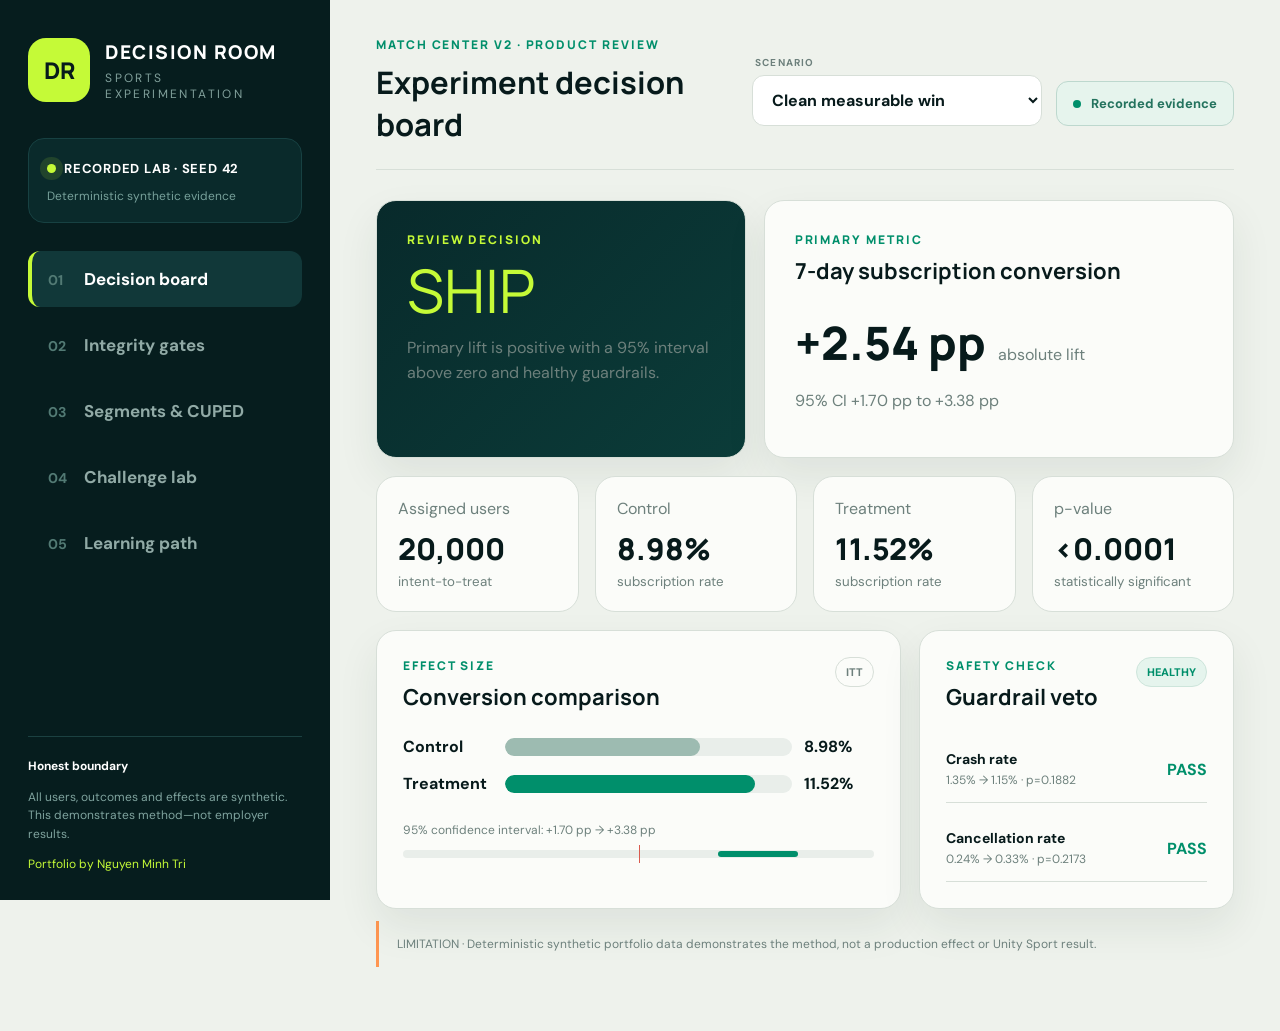
==== public/index.html @ c2e53e77 "build interactive decision room" ====
<!doctype html>
<html lang="en">
<head>
  <meta charset="utf-8">
  <meta name="viewport" content="width=device-width, initial-scale=1">
  <meta name="description" content="Hands-on sports product experimentation review lab">
  <title>Decision Room · Sports Experimentation Lab</title>
  <link rel="stylesheet" href="assets/styles.css">
</head>
<body>
  <aside class="sidebar">
    <div class="brand">
      <div class="brand-mark">DR</div>
      <div><strong>DECISION ROOM</strong><span>SPORTS EXPERIMENTATION</span></div>
    </div>
    <div class="truth-badge">
      <i></i><strong>RECORDED LAB · SEED 42</strong>
      <span>Deterministic synthetic evidence</span>
    </div>
    <nav id="navigation">
      <button class="nav-item active" data-view="decision"><small>01</small> Decision board</button>
      <button class="nav-item" data-view="integrity"><small>02</small> Integrity gates</button>
      <button class="nav-item" data-view="segments"><small>03</small> Segments & CUPED</button>
      <button class="nav-item" data-view="lab"><small>04</small> Challenge lab</button>
      <button class="nav-item" data-view="learn"><small>05</small> Learning path</button>
    </nav>
    <footer>
      <strong>Honest boundary</strong>
      <p>All users, outcomes and effects are synthetic. This demonstrates method—not employer results.</p>
      <span>Portfolio by Nguyen Minh Tri</span>
    </footer>
  </aside>

  <main>
    <header class="topbar">
      <div>
        <p class="eyebrow">MATCH CENTER V2 · PRODUCT REVIEW</p>
        <h1 id="page-title">Experiment decision board</h1>
      </div>
      <div class="controls">
        <label>
          <span>SCENARIO</span>
          <select id="scenario-select"></select>
        </label>
        <div class="mode-pill"><span></span> Recorded evidence</div>
      </div>
    </header>

    <section id="decision-view" class="view active">
      <div class="hero-grid">
        <article class="decision-card dark">
          <p class="eyebrow lime">REVIEW DECISION</p>
          <div id="decision-word" class="decision-word">—</div>
          <p id="decision-rationale" class="decision-rationale"></p>
        </article>
        <article class="decision-card">
          <p class="eyebrow">PRIMARY METRIC</p>
          <h2>7-day subscription conversion</h2>
          <div class="lift-line"><strong id="absolute-lift">—</strong><span>absolute lift</span></div>
          <p id="confidence-copy"></p>
        </article>
      </div>
      <div class="kpi-grid four">
        <article class="kpi"><span>Assigned users</span><strong id="assigned-users">—</strong><small>intent-to-treat</small></article>
        <article class="kpi"><span>Control</span><strong id="control-rate">—</strong><small>subscription rate</small></article>
        <article class="kpi"><span>Treatment</span><strong id="treatment-rate">—</strong><small>subscription rate</small></article>
        <article class="kpi"><span>p-value</span><strong id="p-value">—</strong><small id="significance-label">two-sided z-test</small></article>
      </div>
      <div class="panel-grid">
        <article class="panel">
          <div class="panel-head"><div><p class="eyebrow">EFFECT SIZE</p><h2>Conversion comparison</h2></div><span class="tag">ITT</span></div>
          <div id="conversion-bars" class="comparison-bars"></div>
          <div class="ci-strip"><span id="ci-label"></span><div class="ci-track"><i id="ci-range"></i><b></b></div></div>
        </article>
        <article class="panel">
          <div class="panel-head"><div><p class="eyebrow">SAFETY CHECK</p><h2>Guardrail veto</h2></div><span id="guardrail-status" class="tag">—</span></div>
          <div id="guardrail-list" class="guardrail-list"></div>
        </article>
      </div>
      <p class="limitation" id="limitation"></p>
    </section>

    <section id="integrity-view" class="view">
      <div class="section-intro"><p class="eyebrow">TRUST BEFORE LIFT</p><h2>Can this experiment be interpreted?</h2><p>Randomization and population checks happen before significance.</p></div>
      <div class="kpi-grid four">
        <article class="kpi"><span>SRM p-value</span><strong id="srm-p">—</strong><small id="srm-copy">50/50 assignment</small></article>
        <article class="kpi"><span>Exposure rate</span><strong id="exposure-rate">—</strong><small>after assignment</small></article>
        <article class="kpi"><span>Assigned lift</span><strong id="itt-lift">—</strong><small>causal ITT estimate</small></article>
        <article class="kpi"><span>Exposed-only lift</span><strong id="exposed-lift">—</strong><small>diagnostic only</small></article>
      </div>
      <div class="panel-grid">
        <article class="panel">
          <div class="panel-head"><div><p class="eyebrow">ORDER OF OPERATIONS</p><h2>Experiment trust gates</h2></div></div>
          <ol id="trust-gates" class="gate-list"></ol>
        </article>
        <article class="panel dark-panel">
          <p class="eyebrow lime">ANALYST RULE</p>
          <blockquote>“A small p-value cannot repair broken randomization.”</blockquote>
          <p>Check eligibility, assignment, exposure and metric lineage before reading treatment lift.</p>
        </article>
      </div>
    </section>

    <section id="segments-view" class="view">
      <div class="section-intro"><p class="eyebrow">HETEROGENEITY & PRECISION</p><h2>Aggregate is not always the answer.</h2><p>Inspect planned segments and reduce noise with pre-treatment evidence.</p></div>
      <div class="panel-grid">
        <article class="panel">
          <div class="panel-head"><div><p class="eyebrow">PLATFORM MIX</p><h2>Lift by platform</h2></div><span id="simpson-tag" class="tag">—</span></div>
          <div id="segment-bars" class="segment-bars"></div>
        </article>
        <article class="panel cuped-card">
          <p class="eyebrow">CUPED</p>
          <div class="big-number" id="cuped-reduction">—</div>
          <h2>variance reduction</h2>
          <p>Pre-period watch time reduces noise without using post-treatment information.</p>
          <div class="variance-track"><span id="variance-after"></span></div>
        </article>
      </div>
      <article class="panel timeline-panel">
        <div class="panel-head"><div><p class="eyebrow">DURABILITY</p><h2>Early versus late cohort lift</h2></div><span id="novelty-tag" class="tag">—</span></div>
        <div id="cohort-bars" class="cohort-bars"></div>
      </article>
    </section>

    <section id="lab-view" class="view">
      <div class="section-intro"><p class="eyebrow">CHALLENGE MODE</p><h2>Decide before you reveal.</h2><p>Say your answer out loud, then compare it with the evidence.</p></div>
      <div class="lab-layout">
        <aside class="lab-picker" id="lab-picker"></aside>
        <article class="panel lab-card">
          <p class="eyebrow" id="lab-number">LAB</p>
          <h2 id="lab-title">—</h2>
          <p class="lab-question" id="lab-question"></p>
          <div>
            <h3>Questions to clarify</h3>
            <ul id="lab-clarify"></ul>
          </div>
          <button id="reveal-button" class="reveal-button">Reveal decision evidence</button>
          <div id="lab-answer" class="lab-answer hidden">
            <span id="lab-decision" class="decision-chip"></span>
            <p id="lab-evidence"></p>
            <p id="lab-rationale"></p>
          </div>
        </article>
      </div>
    </section>

    <section id="learn-view" class="view">
      <div class="section-intro"><p class="eyebrow">7-DAY PRACTICE PATH</p><h2>From “p &lt; 0.05” to decision quality.</h2><p>Run one lab per day and explain it without reading the answer.</p></div>
      <div class="learning-grid" id="learning-grid"></div>
      <article class="interview-card">
        <div><p class="eyebrow lime">FINAL TEST</p><h2>Can you defend a HOLD decision when conversion is up?</h2></div>
        <p>Explain randomization, estimand, uncertainty, guardrail, business impact and limitation in 90 seconds.</p>
      </article>
    </section>
  </main>
  <script src="assets/app.js"></script>
</body>
</html>
---- public/assets/styles.css ----
@import url("https://fonts.googleapis.com/css2?family=DM+Sans:wght@400;500;600;700&family=Manrope:wght@600;700;800&display=swap");

:root {
  --ink: #071a1b;
  --muted: #6d807c;
  --canvas: #eef2ec;
  --panel: #fbfcf9;
  --line: #d7dfd8;
  --green: #008f6b;
  --lime: #c5fa37;
  --orange: #ff9651;
  --red: #d95a4e;
  --sidebar: #061d1e;
  --shadow: 0 18px 42px rgba(21, 45, 38, .08);
}

* { box-sizing: border-box; }
body { margin: 0; background: var(--canvas); color: var(--ink); font-family: "DM Sans", sans-serif; }
button, select { font: inherit; }
.sidebar { position: fixed; inset: 0 auto 0 0; width: 330px; padding: 38px 28px 26px; background: var(--sidebar); color: white; display: flex; flex-direction: column; z-index: 2; }
.brand { display: flex; align-items: center; gap: 15px; }
.brand-mark { width: 64px; height: 64px; display: grid; place-items: center; border-radius: 18px; background: var(--lime); color: var(--ink); font: 800 23px "Manrope"; }
.brand strong { display: block; font: 800 19px "Manrope"; letter-spacing: .08em; }
.brand span { display: block; margin-top: 5px; color: #81a09b; font-size: 12px; letter-spacing: .2em; }
.truth-badge { margin: 36px 0 28px; padding: 18px; border: 1px solid #174142; border-radius: 16px; background: #0a2a2b; }
.truth-badge i { display: inline-block; width: 9px; height: 9px; margin-right: 8px; border-radius: 50%; background: var(--lime); box-shadow: 0 0 0 7px rgba(197,250,55,.12); }
.truth-badge strong { font-size: 13px; letter-spacing: .06em; }
.truth-badge span { display: block; margin-top: 10px; color: #77a09a; font-size: 12px; }
nav { display: grid; gap: 10px; }
.nav-item { width: 100%; padding: 17px 16px; border: 0; border-left: 4px solid transparent; border-radius: 12px; color: #91aaa6; background: transparent; text-align: left; font-weight: 700; font-size: 17px; cursor: pointer; transition: .2s; }
.nav-item small { display: inline-block; width: 32px; color: #527a74; }
.nav-item:hover, .nav-item.active { background: #113839; color: #fff; border-left-color: var(--lime); }
.sidebar footer { margin-top: auto; padding-top: 20px; border-top: 1px solid #1b4141; color: #7fa39e; font-size: 12px; line-height: 1.55; }
.sidebar footer strong { color: white; }
.sidebar footer span { color: var(--lime); }
main { min-height: 100vh; margin-left: 330px; padding: 36px 46px 52px; }
.topbar { display: flex; justify-content: space-between; align-items: center; min-height: 90px; padding-bottom: 24px; border-bottom: 1px solid var(--line); }
.eyebrow { margin: 0 0 8px; color: var(--green); font: 800 12px "Manrope"; letter-spacing: .16em; }
.eyebrow.lime { color: var(--lime); }
h1, h2, h3, .decision-word, .big-number { font-family: "Manrope", sans-serif; }
h1 { margin: 0; font-size: 31px; }
h2 { margin: 0; font-size: 22px; }
.controls { display: flex; align-items: end; gap: 14px; }
.controls label span { display: block; margin: 0 0 6px 3px; color: var(--muted); font-size: 10px; font-weight: 700; letter-spacing: .12em; }
select { min-width: 260px; padding: 13px 42px 13px 15px; border: 1px solid var(--line); border-radius: 12px; background: white; color: var(--ink); font-weight: 700; }
.mode-pill { padding: 13px 16px; border: 1px solid #bdd8ce; border-radius: 12px; background: #e6f4ed; color: #24735e; font-size: 13px; font-weight: 700; white-space: nowrap; }
.mode-pill span { display: inline-block; width: 8px; height: 8px; margin-right: 7px; border-radius: 50%; background: var(--green); }
.view { display: none; padding-top: 30px; animation: fade .22s ease; }
.view.active { display: block; }
@keyframes fade { from { opacity: .3; transform: translateY(5px); } }
.hero-grid { display: grid; grid-template-columns: .88fr 1.12fr; gap: 18px; }
.decision-card, .panel, .kpi { border: 1px solid var(--line); border-radius: 20px; background: var(--panel); box-shadow: var(--shadow); }
.decision-card { min-height: 205px; padding: 30px; }
.decision-card.dark { background: linear-gradient(135deg, #082a2b, #0b3c39); color: white; }
.decision-word { margin: 12px 0 8px; font-size: 60px; line-height: 1; color: var(--lime); }
.decision-rationale { max-width: 620px; color: #b7cbc7; line-height: 1.55; }
.lift-line { display: flex; align-items: baseline; gap: 12px; margin: 25px 0 8px; }
.lift-line strong { font: 800 46px "Manrope"; }
.lift-line span, .decision-card > p:last-child { color: var(--muted); }
.kpi-grid { display: grid; gap: 16px; margin: 18px 0; }
.kpi-grid.four { grid-template-columns: repeat(4, 1fr); }
.kpi { padding: 21px; box-shadow: none; }
.kpi span, .kpi small { display: block; color: var(--muted); }
.kpi strong { display: block; margin: 9px 0 4px; font: 800 30px "Manrope"; }
.panel-grid { display: grid; grid-template-columns: 1.25fr .75fr; gap: 18px; }
.panel { padding: 26px; }
.panel-head { display: flex; justify-content: space-between; align-items: start; margin-bottom: 24px; }
.tag { padding: 7px 10px; border: 1px solid var(--line); border-radius: 20px; color: var(--muted); font-size: 11px; font-weight: 800; }
.tag.good { color: var(--green); background: #e5f4ed; border-color: #cde5db; }
.tag.bad { color: var(--red); background: #fff0ec; border-color: #f0cbc3; }
.comparison-bars, .segment-bars, .cohort-bars { display: grid; gap: 16px; }
.bar-row { display: grid; grid-template-columns: 90px 1fr 70px; align-items: center; gap: 12px; font-weight: 700; }
.bar-track { height: 18px; border-radius: 10px; background: #e9eeea; overflow: hidden; }
.bar-fill { height: 100%; border-radius: 10px; background: #9dbbb1; }
.bar-fill.treatment { background: var(--green); }
.ci-strip { margin-top: 28px; color: var(--muted); font-size: 12px; }
.ci-track { position: relative; height: 8px; margin-top: 12px; border-radius: 6px; background: #e9eeea; }
.ci-track b { position: absolute; left: 50%; top: -5px; width: 1px; height: 18px; background: var(--red); }
.ci-track i { position: absolute; top: 1px; height: 6px; border-radius: 6px; background: var(--green); }
.guardrail-list { display: grid; gap: 12px; }
.guardrail { display: grid; grid-template-columns: 1fr auto; gap: 4px; padding: 14px 0; border-bottom: 1px solid var(--line); }
.guardrail strong { font-size: 14px; }
.guardrail span { color: var(--muted); font-size: 12px; }
.guardrail b { grid-row: 1 / 3; grid-column: 2; align-self: center; color: var(--green); }
.guardrail.breached b { color: var(--red); }
.limitation { padding: 15px 18px; border-left: 3px solid var(--orange); color: var(--muted); font-size: 12px; }
.section-intro { margin: 10px 0 28px; }
.section-intro h2 { font-size: 34px; }
.section-intro > p:last-child { color: var(--muted); }
.gate-list { padding: 0; margin: 0; list-style: none; counter-reset: gate; }
.gate-list li { counter-increment: gate; display: grid; grid-template-columns: 40px 1fr auto; align-items: center; padding: 16px 0; border-bottom: 1px solid var(--line); }
.gate-list li::before { content: counter(gate); width: 27px; height: 27px; display: grid; place-items: center; border-radius: 50%; background: #e6f2ec; color: var(--green); font-weight: 800; }
.gate-list b { color: var(--green); }
.gate-list .fail { color: var(--red); }
.dark-panel { background: var(--sidebar); color: white; }
.dark-panel blockquote { margin: 28px 0; font: 700 29px/1.35 "Manrope"; }
.dark-panel > p:last-child { color: #91aaa6; line-height: 1.6; }
.cuped-card .big-number { margin-top: 20px; color: var(--green); font-size: 64px; }
.cuped-card > p:last-of-type { color: var(--muted); line-height: 1.5; }
.variance-track { height: 12px; margin-top: 25px; border-radius: 10px; background: #e5ebe6; overflow: hidden; }
.variance-track span { display: block; height: 100%; background: var(--green); }
.timeline-panel { margin-top: 18px; }
.lab-layout { display: grid; grid-template-columns: 300px 1fr; gap: 18px; }
.lab-picker { display: grid; gap: 8px; }
.lab-picker button { padding: 13px 15px; border: 1px solid var(--line); border-radius: 10px; background: var(--panel); text-align: left; cursor: pointer; font-weight: 700; }
.lab-picker button.active { color: white; background: var(--green); border-color: var(--green); }
.lab-question { margin: 16px 0 26px; font-size: 22px; color: var(--muted); }
.lab-card h3 { margin-top: 25px; font-size: 14px; }
.lab-card li { margin: 10px 0; color: var(--muted); }
.reveal-button { margin-top: 24px; padding: 14px 18px; border: 0; border-radius: 10px; background: var(--orange); color: var(--ink); font-weight: 800; cursor: pointer; }
.lab-answer { margin-top: 18px; padding: 20px; border-radius: 13px; background: #e7f2ec; }
.lab-answer.hidden { display: none; }
.decision-chip { display: inline-block; padding: 7px 12px; border-radius: 8px; background: var(--sidebar); color: var(--lime); font-weight: 800; }
.learning-grid { display: grid; grid-template-columns: repeat(2, 1fr); gap: 15px; }
.learning-day { padding: 20px; border: 1px solid var(--line); border-radius: 15px; background: var(--panel); }
.learning-day span { color: var(--green); font-weight: 800; font-size: 12px; }
.learning-day h3 { margin: 8px 0; }
.learning-day p { color: var(--muted); line-height: 1.5; }
.interview-card { display: grid; grid-template-columns: 1fr 1fr; gap: 30px; margin-top: 18px; padding: 28px; border-radius: 18px; background: var(--sidebar); color: white; }
.interview-card > p { color: #9bb4af; line-height: 1.6; }
@media (max-width: 1100px) {
  .sidebar { width: 260px; }
  main { margin-left: 260px; padding: 28px; }
  .kpi-grid.four { grid-template-columns: repeat(2, 1fr); }
}
@media (max-width: 800px) {
  .sidebar { position: static; width: auto; }
  .sidebar footer, .truth-badge { display: none; }
  nav { grid-template-columns: repeat(2, 1fr); margin-top: 24px; }
  main { margin: 0; padding: 22px; }
  .topbar, .controls { align-items: stretch; flex-direction: column; }
  .hero-grid, .panel-grid, .lab-layout, .learning-grid, .interview-card { grid-template-columns: 1fr; }
  .kpi-grid.four { grid-template-columns: 1fr 1fr; }
}
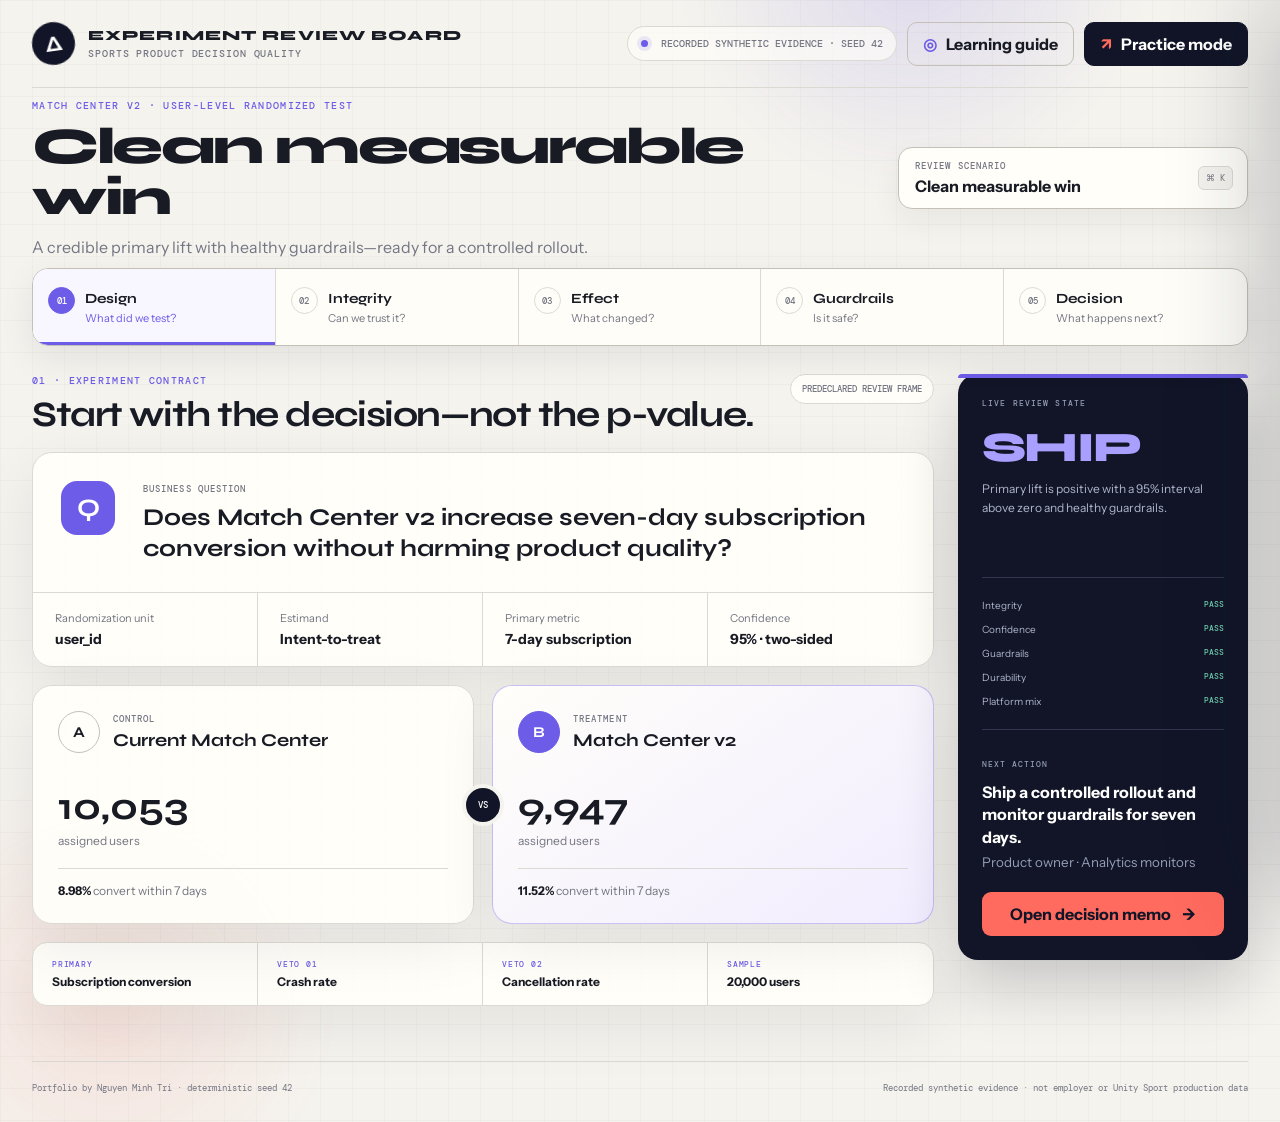
==== commit 5538b198: "redesign experiment review board" ====
--- a/public/index.html
+++ b/public/index.html
@@ -3,157 +3,368 @@
 <head>
   <meta charset="utf-8">
   <meta name="viewport" content="width=device-width, initial-scale=1">
-  <meta name="description" content="Hands-on sports product experimentation review lab">
-  <title>Decision Room · Sports Experimentation Lab</title>
+  <meta name="description" content="Executive review board for sports product experiments">
+  <meta name="theme-color" content="#111527">
+  <title>Experiment Review Board · Match Center v2</title>
   <link rel="stylesheet" href="assets/styles.css">
 </head>
 <body>
-  <aside class="sidebar">
-    <div class="brand">
-      <div class="brand-mark">DR</div>
-      <div><strong>DECISION ROOM</strong><span>SPORTS EXPERIMENTATION</span></div>
+  <div class="ambient ambient-one" aria-hidden="true"></div>
+  <div class="ambient ambient-two" aria-hidden="true"></div>
+
+  <header class="app-header">
+    <a class="brand" href="#" aria-label="Experiment Review Board home">
+      <span class="brand-symbol" aria-hidden="true">Δ</span>
+      <span>
+        <strong>EXPERIMENT REVIEW BOARD</strong>
+        <small>Sports Product Decision Quality</small>
+      </span>
+    </a>
+    <div class="header-meta">
+      <span class="evidence-pill"><i></i> Recorded synthetic evidence · seed 42</span>
+      <button class="header-action" id="learning-open" type="button">
+        <span aria-hidden="true">◎</span> Learning guide
+      </button>
+      <button class="header-action primary" id="practice-open" type="button">
+        <span aria-hidden="true">↗</span> Practice mode
+      </button>
     </div>
-    <div class="truth-badge">
-      <i></i><strong>RECORDED LAB · SEED 42</strong>
-      <span>Deterministic synthetic evidence</span>
+  </header>
+
+  <section class="command-bar" aria-label="Experiment scenario">
+    <div class="command-copy">
+      <p class="overline">MATCH CENTER V2 · USER-LEVEL RANDOMIZED TEST</p>
+      <h1 id="scenario-title">Clean measurable win</h1>
+      <p id="scenario-interpretation"></p>
     </div>
-    <nav id="navigation">
-      <button class="nav-item active" data-view="decision"><small>01</small> Decision board</button>
-      <button class="nav-item" data-view="integrity"><small>02</small> Integrity gates</button>
-      <button class="nav-item" data-view="segments"><small>03</small> Segments & CUPED</button>
-      <button class="nav-item" data-view="lab"><small>04</small> Challenge lab</button>
-      <button class="nav-item" data-view="learn"><small>05</small> Learning path</button>
-    </nav>
-    <footer>
-      <strong>Honest boundary</strong>
-      <p>All users, outcomes and effects are synthetic. This demonstrates method—not employer results.</p>
-      <span>Portfolio by Nguyen Minh Tri</span>
-    </footer>
+    <label class="scenario-command">
+      <span>REVIEW SCENARIO</span>
+      <select id="scenario-select" aria-label="Choose experiment scenario"></select>
+      <kbd>⌘ K</kbd>
+    </label>
+  </section>
+
+  <nav class="review-stepper" id="review-stepper" aria-label="Experiment review stages">
+    <button class="step active" type="button" data-step="design" aria-current="step">
+      <span>01</span><strong>Design</strong><small>What did we test?</small>
+    </button>
+    <button class="step" type="button" data-step="integrity">
+      <span>02</span><strong>Integrity</strong><small>Can we trust it?</small>
+    </button>
+    <button class="step" type="button" data-step="effect">
+      <span>03</span><strong>Effect</strong><small>What changed?</small>
+    </button>
+    <button class="step" type="button" data-step="guardrails">
+      <span>04</span><strong>Guardrails</strong><small>Is it safe?</small>
+    </button>
+    <button class="step" type="button" data-step="decision">
+      <span>05</span><strong>Decision</strong><small>What happens next?</small>
+    </button>
+  </nav>
+
+  <div class="board-layout">
+    <main class="review-canvas" id="review-canvas">
+      <section class="review-stage active" id="design-stage" data-stage="design">
+        <div class="stage-heading">
+          <div>
+            <p class="overline">01 · EXPERIMENT CONTRACT</p>
+            <h2>Start with the decision—not the p-value.</h2>
+          </div>
+          <span class="stage-note">Predeclared review frame</span>
+        </div>
+
+        <article class="brief-card">
+          <div class="brief-question">
+            <span class="brief-index">Q</span>
+            <div>
+              <p>BUSINESS QUESTION</p>
+              <h3>Does Match Center v2 increase seven-day subscription conversion without harming product quality?</h3>
+            </div>
+          </div>
+          <div class="contract-grid">
+            <div><span>Randomization unit</span><strong>user_id</strong></div>
+            <div><span>Estimand</span><strong>Intent-to-treat</strong></div>
+            <div><span>Primary metric</span><strong>7-day subscription</strong></div>
+            <div><span>Confidence</span><strong>95% · two-sided</strong></div>
+          </div>
+        </article>
+
+        <div class="variant-split">
+          <article class="variant control">
+            <div class="variant-top">
+              <span class="variant-letter">A</span>
+              <div><p>CONTROL</p><h3>Current Match Center</h3></div>
+            </div>
+            <div class="variant-metric"><strong id="design-control-n">—</strong><span>assigned users</span></div>
+            <div class="variant-foot"><span id="design-control-rate">—</span> convert within 7 days</div>
+          </article>
+          <div class="versus" aria-hidden="true"><span>VS</span></div>
+          <article class="variant treatment">
+            <div class="variant-top">
+              <span class="variant-letter">B</span>
+              <div><p>TREATMENT</p><h3>Match Center v2</h3></div>
+            </div>
+            <div class="variant-metric"><strong id="design-treatment-n">—</strong><span>assigned users</span></div>
+            <div class="variant-foot"><span id="design-treatment-rate">—</span> convert within 7 days</div>
+          </article>
+        </div>
+
+        <div class="contract-ribbon">
+          <div><span>PRIMARY</span><strong>Subscription conversion</strong></div>
+          <div><span>VETO 01</span><strong>Crash rate</strong></div>
+          <div><span>VETO 02</span><strong>Cancellation rate</strong></div>
+          <div><span>SAMPLE</span><strong id="design-sample">—</strong></div>
+        </div>
+      </section>
+
+      <section class="review-stage" id="integrity-stage" data-stage="integrity">
+        <div class="stage-heading">
+          <div>
+            <p class="overline">02 · TRUST GATES</p>
+            <h2>Significance waits outside until integrity passes.</h2>
+          </div>
+          <span class="stage-note" id="integrity-status">—</span>
+        </div>
+
+        <article class="integrity-hero">
+          <div class="integrity-score">
+            <span>INTERPRETABILITY</span>
+            <strong id="integrity-word">—</strong>
+            <p id="integrity-summary"></p>
+          </div>
+          <div class="srm-visual">
+            <div class="srm-title"><span>Sample-ratio mismatch</span><strong id="srm-p">—</strong></div>
+            <div class="allocation-track">
+              <span id="allocation-control"></span>
+              <span id="allocation-treatment"></span>
+              <i aria-hidden="true"></i>
+            </div>
+            <div class="allocation-labels">
+              <span>Control <b id="allocation-control-copy">—</b></span>
+              <span>Planned 50 / 50</span>
+              <span>Treatment <b id="allocation-treatment-copy">—</b></span>
+            </div>
+          </div>
+        </article>
+
+        <div class="integrity-grid">
+          <article class="ledger-card">
+            <div class="card-heading"><p>EXPERIMENT LINEAGE</p><h3>Trust checkpoint ledger</h3></div>
+            <ol class="gate-ledger" id="gate-ledger"></ol>
+          </article>
+          <article class="population-card">
+            <div class="card-heading"><p>POPULATION CONTRACT</p><h3>Assigned is not exposed</h3></div>
+            <div class="population-number"><strong id="exposure-rate">—</strong><span>exposure rate</span></div>
+            <div class="population-compare">
+              <div><span>ITT lift</span><strong id="itt-lift">—</strong><small>causal estimate</small></div>
+              <div><span>Exposed-only</span><strong id="exposed-lift">—</strong><small>diagnostic</small></div>
+            </div>
+            <p id="population-note"></p>
+          </article>
+        </div>
+      </section>
+
+      <section class="review-stage" id="effect-stage" data-stage="effect">
+        <div class="stage-heading">
+          <div>
+            <p class="overline">03 · EFFECT & UNCERTAINTY</p>
+            <h2>The interval is the headline.</h2>
+          </div>
+          <span class="stage-note">Intent-to-treat estimate</span>
+        </div>
+
+        <article class="effect-hero">
+          <div class="effect-summary">
+            <p>ABSOLUTE LIFT</p>
+            <strong id="effect-lift">—</strong>
+            <span id="effect-relative">— relative</span>
+          </div>
+          <div class="interval-board">
+            <div class="interval-top">
+              <span>95% confidence interval</span>
+              <strong id="effect-ci-copy">—</strong>
+            </div>
+            <div class="interval-axis" id="interval-axis">
+              <span class="axis-label left">−5 pp</span>
+              <span class="axis-label zero">0</span>
+              <span class="axis-label right">+5 pp</span>
+              <i class="zero-line" aria-hidden="true"></i>
+              <div class="interval-range" id="effect-ci-range"><b id="effect-point"></b></div>
+            </div>
+            <p id="effect-interpretation"></p>
+          </div>
+        </article>
+
+        <div class="effect-grid">
+          <article class="rate-comparison">
+            <div class="card-heading"><p>OBSERVED RATES</p><h3>Control versus treatment</h3></div>
+            <div id="effect-bars" class="effect-bars"></div>
+          </article>
+          <article class="evidence-stat">
+            <span>p-value</span><strong id="effect-p">—</strong><small id="effect-p-note">—</small>
+          </article>
+          <article class="evidence-stat violet">
+            <span>CUPED variance reduction</span><strong id="effect-cuped">—</strong><small>pre-period watch time</small>
+          </article>
+        </div>
+      </section>
+
+      <section class="review-stage" id="guardrails-stage" data-stage="guardrails">
+        <div class="stage-heading">
+          <div>
+            <p class="overline">04 · SAFETY, DURABILITY & MIX</p>
+            <h2>A win can still be vetoed.</h2>
+          </div>
+          <span class="stage-note" id="guardrail-overall">—</span>
+        </div>
+
+        <div class="veto-board" id="veto-board"></div>
+
+        <div class="diagnostic-grid">
+          <article class="durability-card">
+            <div class="card-heading">
+              <div><p>DURABILITY</p><h3>Early versus late cohorts</h3></div>
+              <span id="novelty-tag">—</span>
+            </div>
+            <div id="durability-bars" class="durability-bars"></div>
+          </article>
+          <article class="mix-card">
+            <div class="card-heading">
+              <div><p>PLATFORM MIX</p><h3>Planned heterogeneity</h3></div>
+              <span id="simpson-tag">—</span>
+            </div>
+            <div id="segment-board" class="segment-board"></div>
+          </article>
+        </div>
+      </section>
+
+      <section class="review-stage" id="decision-stage" data-stage="decision">
+        <div class="stage-heading">
+          <div>
+            <p class="overline">05 · ONE-MINUTE DECISION MEMO</p>
+            <h2>Evidence becomes an owned action.</h2>
+          </div>
+          <button class="memo-copy" id="memo-copy" type="button">Copy memo</button>
+        </div>
+
+        <article class="memo-sheet">
+          <header>
+            <div>
+              <span>EXPERIMENT</span>
+              <strong>Match Center v2</strong>
+            </div>
+            <div>
+              <span>RECOMMENDATION</span>
+              <strong id="memo-decision">—</strong>
+            </div>
+          </header>
+          <div class="memo-grid">
+            <div class="memo-section">
+              <span>01 · TRUST</span>
+              <p id="memo-trust"></p>
+            </div>
+            <div class="memo-section">
+              <span>02 · EFFECT</span>
+              <p id="memo-effect"></p>
+            </div>
+            <div class="memo-section">
+              <span>03 · SAFETY</span>
+              <p id="memo-safety"></p>
+            </div>
+            <div class="memo-section">
+              <span>04 · DURABILITY</span>
+              <p id="memo-durability"></p>
+            </div>
+          </div>
+          <div class="memo-recommendation">
+            <div><span>RATIONALE</span><p id="memo-rationale"></p></div>
+            <div><span>OWNER & NEXT ACTION</span><p id="memo-action"></p></div>
+          </div>
+          <footer>
+            <span>LIMITATION</span>
+            <p id="memo-limitation"></p>
+          </footer>
+        </article>
+
+        <article class="practice-invite">
+          <div><p class="overline">REVIEW BOARD CHALLENGE</p><h3>Can you decide before the answer appears?</h3></div>
+          <p>Eight guided cases test SRM, guardrail vetoes, novelty, Simpson’s paradox, exposure bias and CUPED.</p>
+          <button id="practice-open-inline" type="button">Enter practice mode <span>→</span></button>
+        </article>
+      </section>
+    </main>
+
+    <aside class="decision-rail" id="decision-rail">
+      <div class="rail-kicker">LIVE REVIEW STATE</div>
+      <div class="rail-decision" id="rail-decision">—</div>
+      <p id="rail-rationale"></p>
+      <div class="rail-divider"></div>
+      <div class="rail-gates" id="rail-gates"></div>
+      <div class="rail-divider"></div>
+      <div class="rail-next">
+        <span>NEXT ACTION</span>
+        <strong id="rail-action"></strong>
+        <small id="rail-owner"></small>
+      </div>
+      <button id="rail-jump" type="button">Open decision memo <span>→</span></button>
+    </aside>
+  </div>
+
+  <footer class="page-footer">
+    <span>Portfolio by Nguyen Minh Tri · deterministic seed 42</span>
+    <span>Recorded synthetic evidence · not employer or Unity Sport production data</span>
+  </footer>
+
+  <div class="drawer-backdrop" id="drawer-backdrop"></div>
+  <aside class="practice-drawer" id="practice-drawer" aria-hidden="true" aria-labelledby="practice-title">
+    <header>
+      <div><p>CHALLENGE MODE</p><h2 id="practice-title">Decide before reveal.</h2></div>
+      <button class="icon-button" id="practice-close" type="button" aria-label="Close practice mode">×</button>
+    </header>
+    <div class="drawer-body">
+      <label class="lab-command">
+        <span>CASE</span>
+        <select id="lab-select" aria-label="Choose practice case"></select>
+      </label>
+      <div class="case-brief">
+        <p id="lab-number"></p>
+        <h3 id="lab-title">—</h3>
+        <blockquote id="lab-question"></blockquote>
+        <span>Questions to clarify</span>
+        <ul id="lab-clarify"></ul>
+      </div>
+      <div class="prediction-block">
+        <span>YOUR DECISION</span>
+        <div class="prediction-options" id="prediction-options"></div>
+      </div>
+      <button class="reveal-button" id="reveal-button" type="button" disabled>Lock decision & reveal evidence</button>
+      <div class="lab-answer" id="lab-answer" hidden>
+        <div class="answer-verdict">
+          <span id="answer-match"></span>
+          <strong id="lab-decision"></strong>
+        </div>
+        <p id="lab-evidence"></p>
+        <p id="lab-rationale"></p>
+      </div>
+    </div>
   </aside>
 
-  <main>
-    <header class="topbar">
-      <div>
-        <p class="eyebrow">MATCH CENTER V2 · PRODUCT REVIEW</p>
-        <h1 id="page-title">Experiment decision board</h1>
-      </div>
-      <div class="controls">
-        <label>
-          <span>SCENARIO</span>
-          <select id="scenario-select"></select>
-        </label>
-        <div class="mode-pill"><span></span> Recorded evidence</div>
-      </div>
-    </header>
-
-    <section id="decision-view" class="view active">
-      <div class="hero-grid">
-        <article class="decision-card dark">
-          <p class="eyebrow lime">REVIEW DECISION</p>
-          <div id="decision-word" class="decision-word">—</div>
-          <p id="decision-rationale" class="decision-rationale"></p>
-        </article>
-        <article class="decision-card">
-          <p class="eyebrow">PRIMARY METRIC</p>
-          <h2>7-day subscription conversion</h2>
-          <div class="lift-line"><strong id="absolute-lift">—</strong><span>absolute lift</span></div>
-          <p id="confidence-copy"></p>
-        </article>
-      </div>
-      <div class="kpi-grid four">
-        <article class="kpi"><span>Assigned users</span><strong id="assigned-users">—</strong><small>intent-to-treat</small></article>
-        <article class="kpi"><span>Control</span><strong id="control-rate">—</strong><small>subscription rate</small></article>
-        <article class="kpi"><span>Treatment</span><strong id="treatment-rate">—</strong><small>subscription rate</small></article>
-        <article class="kpi"><span>p-value</span><strong id="p-value">—</strong><small id="significance-label">two-sided z-test</small></article>
-      </div>
-      <div class="panel-grid">
-        <article class="panel">
-          <div class="panel-head"><div><p class="eyebrow">EFFECT SIZE</p><h2>Conversion comparison</h2></div><span class="tag">ITT</span></div>
-          <div id="conversion-bars" class="comparison-bars"></div>
-          <div class="ci-strip"><span id="ci-label"></span><div class="ci-track"><i id="ci-range"></i><b></b></div></div>
-        </article>
-        <article class="panel">
-          <div class="panel-head"><div><p class="eyebrow">SAFETY CHECK</p><h2>Guardrail veto</h2></div><span id="guardrail-status" class="tag">—</span></div>
-          <div id="guardrail-list" class="guardrail-list"></div>
-        </article>
-      </div>
-      <p class="limitation" id="limitation"></p>
-    </section>
-
-    <section id="integrity-view" class="view">
-      <div class="section-intro"><p class="eyebrow">TRUST BEFORE LIFT</p><h2>Can this experiment be interpreted?</h2><p>Randomization and population checks happen before significance.</p></div>
-      <div class="kpi-grid four">
-        <article class="kpi"><span>SRM p-value</span><strong id="srm-p">—</strong><small id="srm-copy">50/50 assignment</small></article>
-        <article class="kpi"><span>Exposure rate</span><strong id="exposure-rate">—</strong><small>after assignment</small></article>
-        <article class="kpi"><span>Assigned lift</span><strong id="itt-lift">—</strong><small>causal ITT estimate</small></article>
-        <article class="kpi"><span>Exposed-only lift</span><strong id="exposed-lift">—</strong><small>diagnostic only</small></article>
-      </div>
-      <div class="panel-grid">
-        <article class="panel">
-          <div class="panel-head"><div><p class="eyebrow">ORDER OF OPERATIONS</p><h2>Experiment trust gates</h2></div></div>
-          <ol id="trust-gates" class="gate-list"></ol>
-        </article>
-        <article class="panel dark-panel">
-          <p class="eyebrow lime">ANALYST RULE</p>
-          <blockquote>“A small p-value cannot repair broken randomization.”</blockquote>
-          <p>Check eligibility, assignment, exposure and metric lineage before reading treatment lift.</p>
-        </article>
-      </div>
-    </section>
-
-    <section id="segments-view" class="view">
-      <div class="section-intro"><p class="eyebrow">HETEROGENEITY & PRECISION</p><h2>Aggregate is not always the answer.</h2><p>Inspect planned segments and reduce noise with pre-treatment evidence.</p></div>
-      <div class="panel-grid">
-        <article class="panel">
-          <div class="panel-head"><div><p class="eyebrow">PLATFORM MIX</p><h2>Lift by platform</h2></div><span id="simpson-tag" class="tag">—</span></div>
-          <div id="segment-bars" class="segment-bars"></div>
-        </article>
-        <article class="panel cuped-card">
-          <p class="eyebrow">CUPED</p>
-          <div class="big-number" id="cuped-reduction">—</div>
-          <h2>variance reduction</h2>
-          <p>Pre-period watch time reduces noise without using post-treatment information.</p>
-          <div class="variance-track"><span id="variance-after"></span></div>
-        </article>
-      </div>
-      <article class="panel timeline-panel">
-        <div class="panel-head"><div><p class="eyebrow">DURABILITY</p><h2>Early versus late cohort lift</h2></div><span id="novelty-tag" class="tag">—</span></div>
-        <div id="cohort-bars" class="cohort-bars"></div>
-      </article>
-    </section>
-
-    <section id="lab-view" class="view">
-      <div class="section-intro"><p class="eyebrow">CHALLENGE MODE</p><h2>Decide before you reveal.</h2><p>Say your answer out loud, then compare it with the evidence.</p></div>
-      <div class="lab-layout">
-        <aside class="lab-picker" id="lab-picker"></aside>
-        <article class="panel lab-card">
-          <p class="eyebrow" id="lab-number">LAB</p>
-          <h2 id="lab-title">—</h2>
-          <p class="lab-question" id="lab-question"></p>
-          <div>
-            <h3>Questions to clarify</h3>
-            <ul id="lab-clarify"></ul>
-          </div>
-          <button id="reveal-button" class="reveal-button">Reveal decision evidence</button>
-          <div id="lab-answer" class="lab-answer hidden">
-            <span id="lab-decision" class="decision-chip"></span>
-            <p id="lab-evidence"></p>
-            <p id="lab-rationale"></p>
-          </div>
-        </article>
-      </div>
-    </section>
-
-    <section id="learn-view" class="view">
-      <div class="section-intro"><p class="eyebrow">7-DAY PRACTICE PATH</p><h2>From “p &lt; 0.05” to decision quality.</h2><p>Run one lab per day and explain it without reading the answer.</p></div>
-      <div class="learning-grid" id="learning-grid"></div>
-      <article class="interview-card">
-        <div><p class="eyebrow lime">FINAL TEST</p><h2>Can you defend a HOLD decision when conversion is up?</h2></div>
-        <p>Explain randomization, estimand, uncertainty, guardrail, business impact and limitation in 90 seconds.</p>
-      </article>
-    </section>
-  </main>
+  <div class="learning-overlay" id="learning-overlay" aria-hidden="true" role="dialog" aria-modal="true" aria-labelledby="learning-title">
+    <div class="learning-panel">
+      <header>
+        <div><p>GUIDED PRACTICE</p><h2 id="learning-title">Seven days to decision quality.</h2></div>
+        <button class="icon-button" id="learning-close" type="button" aria-label="Close learning guide">×</button>
+      </header>
+      <div class="learning-timeline" id="learning-timeline"></div>
+      <div class="final-test">
+        <span>FINAL TEST · 90 SECONDS</span>
+        <strong>Defend a HOLD decision when conversion is up.</strong>
+        <p>Cover randomization, estimand, uncertainty, guardrail, owner, next action and limitation.</p>
+      </div>
+    </div>
+  </div>
+
+  <div class="toast" id="toast" role="status" aria-live="polite"></div>
   <script src="assets/app.js"></script>
 </body>
 </html>
-
--- a/public/assets/styles.css
+++ b/public/assets/styles.css
@@ -1,135 +1,919 @@
-@import url("https://fonts.googleapis.com/css2?family=DM+Sans:wght@400;500;600;700&family=Manrope:wght@600;700;800&display=swap");
+@import url("https://fonts.googleapis.com/css2?family=DM+Mono:wght@400;500&family=Instrument+Sans:wght@400;500;600;700&family=Syne:wght@600;700;800&display=swap");
 
 :root {
-  --ink: #071a1b;
-  --muted: #6d807c;
-  --canvas: #eef2ec;
-  --panel: #fbfcf9;
-  --line: #d7dfd8;
-  --green: #008f6b;
-  --lime: #c5fa37;
-  --orange: #ff9651;
-  --red: #d95a4e;
-  --sidebar: #061d1e;
-  --shadow: 0 18px 42px rgba(21, 45, 38, .08);
+  --navy: #111527;
+  --navy-soft: #1c2139;
+  --violet: #6c5ce7;
+  --violet-soft: #eeeafd;
+  --coral: #ff6b5e;
+  --coral-soft: #fff0ed;
+  --canvas: #f5f3ee;
+  --paper: #fffef9;
+  --ink: #181a24;
+  --muted: #747683;
+  --line: #dcd9d2;
+  --line-strong: #c5c0b7;
+  --green: #16866f;
+  --green-soft: #e7f4ef;
+  --red: #d84b4b;
+  --red-soft: #fbeaea;
+  --amber: #b8731a;
+  --amber-soft: #fbf0dc;
+  --shadow: 0 20px 60px rgba(26, 25, 40, .08);
+  --display: "Syne", sans-serif;
+  --body: "Instrument Sans", sans-serif;
+  --mono: "DM Mono", monospace;
 }
 
 * { box-sizing: border-box; }
-body { margin: 0; background: var(--canvas); color: var(--ink); font-family: "DM Sans", sans-serif; }
+html { scroll-behavior: smooth; }
+body {
+  margin: 0;
+  min-width: 320px;
+  background:
+    linear-gradient(rgba(17, 21, 39, .025) 1px, transparent 1px),
+    linear-gradient(90deg, rgba(17, 21, 39, .025) 1px, transparent 1px),
+    var(--canvas);
+  background-size: 32px 32px;
+  color: var(--ink);
+  font-family: var(--body);
+  overflow-x: hidden;
+}
+body.locked { overflow: hidden; }
 button, select { font: inherit; }
-.sidebar { position: fixed; inset: 0 auto 0 0; width: 330px; padding: 38px 28px 26px; background: var(--sidebar); color: white; display: flex; flex-direction: column; z-index: 2; }
-.brand { display: flex; align-items: center; gap: 15px; }
-.brand-mark { width: 64px; height: 64px; display: grid; place-items: center; border-radius: 18px; background: var(--lime); color: var(--ink); font: 800 23px "Manrope"; }
-.brand strong { display: block; font: 800 19px "Manrope"; letter-spacing: .08em; }
-.brand span { display: block; margin-top: 5px; color: #81a09b; font-size: 12px; letter-spacing: .2em; }
-.truth-badge { margin: 36px 0 28px; padding: 18px; border: 1px solid #174142; border-radius: 16px; background: #0a2a2b; }
-.truth-badge i { display: inline-block; width: 9px; height: 9px; margin-right: 8px; border-radius: 50%; background: var(--lime); box-shadow: 0 0 0 7px rgba(197,250,55,.12); }
-.truth-badge strong { font-size: 13px; letter-spacing: .06em; }
-.truth-badge span { display: block; margin-top: 10px; color: #77a09a; font-size: 12px; }
-nav { display: grid; gap: 10px; }
-.nav-item { width: 100%; padding: 17px 16px; border: 0; border-left: 4px solid transparent; border-radius: 12px; color: #91aaa6; background: transparent; text-align: left; font-weight: 700; font-size: 17px; cursor: pointer; transition: .2s; }
-.nav-item small { display: inline-block; width: 32px; color: #527a74; }
-.nav-item:hover, .nav-item.active { background: #113839; color: #fff; border-left-color: var(--lime); }
-.sidebar footer { margin-top: auto; padding-top: 20px; border-top: 1px solid #1b4141; color: #7fa39e; font-size: 12px; line-height: 1.55; }
-.sidebar footer strong { color: white; }
-.sidebar footer span { color: var(--lime); }
-main { min-height: 100vh; margin-left: 330px; padding: 36px 46px 52px; }
-.topbar { display: flex; justify-content: space-between; align-items: center; min-height: 90px; padding-bottom: 24px; border-bottom: 1px solid var(--line); }
-.eyebrow { margin: 0 0 8px; color: var(--green); font: 800 12px "Manrope"; letter-spacing: .16em; }
-.eyebrow.lime { color: var(--lime); }
-h1, h2, h3, .decision-word, .big-number { font-family: "Manrope", sans-serif; }
-h1 { margin: 0; font-size: 31px; }
-h2 { margin: 0; font-size: 22px; }
-.controls { display: flex; align-items: end; gap: 14px; }
-.controls label span { display: block; margin: 0 0 6px 3px; color: var(--muted); font-size: 10px; font-weight: 700; letter-spacing: .12em; }
-select { min-width: 260px; padding: 13px 42px 13px 15px; border: 1px solid var(--line); border-radius: 12px; background: white; color: var(--ink); font-weight: 700; }
-.mode-pill { padding: 13px 16px; border: 1px solid #bdd8ce; border-radius: 12px; background: #e6f4ed; color: #24735e; font-size: 13px; font-weight: 700; white-space: nowrap; }
-.mode-pill span { display: inline-block; width: 8px; height: 8px; margin-right: 7px; border-radius: 50%; background: var(--green); }
-.view { display: none; padding-top: 30px; animation: fade .22s ease; }
-.view.active { display: block; }
-@keyframes fade { from { opacity: .3; transform: translateY(5px); } }
-.hero-grid { display: grid; grid-template-columns: .88fr 1.12fr; gap: 18px; }
-.decision-card, .panel, .kpi { border: 1px solid var(--line); border-radius: 20px; background: var(--panel); box-shadow: var(--shadow); }
-.decision-card { min-height: 205px; padding: 30px; }
-.decision-card.dark { background: linear-gradient(135deg, #082a2b, #0b3c39); color: white; }
-.decision-word { margin: 12px 0 8px; font-size: 60px; line-height: 1; color: var(--lime); }
-.decision-rationale { max-width: 620px; color: #b7cbc7; line-height: 1.55; }
-.lift-line { display: flex; align-items: baseline; gap: 12px; margin: 25px 0 8px; }
-.lift-line strong { font: 800 46px "Manrope"; }
-.lift-line span, .decision-card > p:last-child { color: var(--muted); }
-.kpi-grid { display: grid; gap: 16px; margin: 18px 0; }
-.kpi-grid.four { grid-template-columns: repeat(4, 1fr); }
-.kpi { padding: 21px; box-shadow: none; }
-.kpi span, .kpi small { display: block; color: var(--muted); }
-.kpi strong { display: block; margin: 9px 0 4px; font: 800 30px "Manrope"; }
-.panel-grid { display: grid; grid-template-columns: 1.25fr .75fr; gap: 18px; }
-.panel { padding: 26px; }
-.panel-head { display: flex; justify-content: space-between; align-items: start; margin-bottom: 24px; }
-.tag { padding: 7px 10px; border: 1px solid var(--line); border-radius: 20px; color: var(--muted); font-size: 11px; font-weight: 800; }
-.tag.good { color: var(--green); background: #e5f4ed; border-color: #cde5db; }
-.tag.bad { color: var(--red); background: #fff0ec; border-color: #f0cbc3; }
-.comparison-bars, .segment-bars, .cohort-bars { display: grid; gap: 16px; }
-.bar-row { display: grid; grid-template-columns: 90px 1fr 70px; align-items: center; gap: 12px; font-weight: 700; }
-.bar-track { height: 18px; border-radius: 10px; background: #e9eeea; overflow: hidden; }
-.bar-fill { height: 100%; border-radius: 10px; background: #9dbbb1; }
-.bar-fill.treatment { background: var(--green); }
-.ci-strip { margin-top: 28px; color: var(--muted); font-size: 12px; }
-.ci-track { position: relative; height: 8px; margin-top: 12px; border-radius: 6px; background: #e9eeea; }
-.ci-track b { position: absolute; left: 50%; top: -5px; width: 1px; height: 18px; background: var(--red); }
-.ci-track i { position: absolute; top: 1px; height: 6px; border-radius: 6px; background: var(--green); }
-.guardrail-list { display: grid; gap: 12px; }
-.guardrail { display: grid; grid-template-columns: 1fr auto; gap: 4px; padding: 14px 0; border-bottom: 1px solid var(--line); }
-.guardrail strong { font-size: 14px; }
-.guardrail span { color: var(--muted); font-size: 12px; }
-.guardrail b { grid-row: 1 / 3; grid-column: 2; align-self: center; color: var(--green); }
-.guardrail.breached b { color: var(--red); }
-.limitation { padding: 15px 18px; border-left: 3px solid var(--orange); color: var(--muted); font-size: 12px; }
-.section-intro { margin: 10px 0 28px; }
-.section-intro h2 { font-size: 34px; }
-.section-intro > p:last-child { color: var(--muted); }
-.gate-list { padding: 0; margin: 0; list-style: none; counter-reset: gate; }
-.gate-list li { counter-increment: gate; display: grid; grid-template-columns: 40px 1fr auto; align-items: center; padding: 16px 0; border-bottom: 1px solid var(--line); }
-.gate-list li::before { content: counter(gate); width: 27px; height: 27px; display: grid; place-items: center; border-radius: 50%; background: #e6f2ec; color: var(--green); font-weight: 800; }
-.gate-list b { color: var(--green); }
-.gate-list .fail { color: var(--red); }
-.dark-panel { background: var(--sidebar); color: white; }
-.dark-panel blockquote { margin: 28px 0; font: 700 29px/1.35 "Manrope"; }
-.dark-panel > p:last-child { color: #91aaa6; line-height: 1.6; }
-.cuped-card .big-number { margin-top: 20px; color: var(--green); font-size: 64px; }
-.cuped-card > p:last-of-type { color: var(--muted); line-height: 1.5; }
-.variance-track { height: 12px; margin-top: 25px; border-radius: 10px; background: #e5ebe6; overflow: hidden; }
-.variance-track span { display: block; height: 100%; background: var(--green); }
-.timeline-panel { margin-top: 18px; }
-.lab-layout { display: grid; grid-template-columns: 300px 1fr; gap: 18px; }
-.lab-picker { display: grid; gap: 8px; }
-.lab-picker button { padding: 13px 15px; border: 1px solid var(--line); border-radius: 10px; background: var(--panel); text-align: left; cursor: pointer; font-weight: 700; }
-.lab-picker button.active { color: white; background: var(--green); border-color: var(--green); }
-.lab-question { margin: 16px 0 26px; font-size: 22px; color: var(--muted); }
-.lab-card h3 { margin-top: 25px; font-size: 14px; }
-.lab-card li { margin: 10px 0; color: var(--muted); }
-.reveal-button { margin-top: 24px; padding: 14px 18px; border: 0; border-radius: 10px; background: var(--orange); color: var(--ink); font-weight: 800; cursor: pointer; }
-.lab-answer { margin-top: 18px; padding: 20px; border-radius: 13px; background: #e7f2ec; }
-.lab-answer.hidden { display: none; }
-.decision-chip { display: inline-block; padding: 7px 12px; border-radius: 8px; background: var(--sidebar); color: var(--lime); font-weight: 800; }
-.learning-grid { display: grid; grid-template-columns: repeat(2, 1fr); gap: 15px; }
-.learning-day { padding: 20px; border: 1px solid var(--line); border-radius: 15px; background: var(--panel); }
-.learning-day span { color: var(--green); font-weight: 800; font-size: 12px; }
-.learning-day h3 { margin: 8px 0; }
-.learning-day p { color: var(--muted); line-height: 1.5; }
-.interview-card { display: grid; grid-template-columns: 1fr 1fr; gap: 30px; margin-top: 18px; padding: 28px; border-radius: 18px; background: var(--sidebar); color: white; }
-.interview-card > p { color: #9bb4af; line-height: 1.6; }
-@media (max-width: 1100px) {
-  .sidebar { width: 260px; }
-  main { margin-left: 260px; padding: 28px; }
-  .kpi-grid.four { grid-template-columns: repeat(2, 1fr); }
-}
-@media (max-width: 800px) {
-  .sidebar { position: static; width: auto; }
-  .sidebar footer, .truth-badge { display: none; }
-  nav { grid-template-columns: repeat(2, 1fr); margin-top: 24px; }
-  main { margin: 0; padding: 22px; }
-  .topbar, .controls { align-items: stretch; flex-direction: column; }
-  .hero-grid, .panel-grid, .lab-layout, .learning-grid, .interview-card { grid-template-columns: 1fr; }
-  .kpi-grid.four { grid-template-columns: 1fr 1fr; }
-}
-
+button, a, select { -webkit-tap-highlight-color: transparent; }
+button:focus-visible, select:focus-visible, a:focus-visible {
+  outline: 3px solid rgba(108, 92, 231, .35);
+  outline-offset: 3px;
+}
+.ambient {
+  position: fixed;
+  z-index: -1;
+  width: 480px;
+  height: 480px;
+  border-radius: 50%;
+  filter: blur(10px);
+  pointer-events: none;
+}
+.ambient-one {
+  top: -280px;
+  right: 10%;
+  background: radial-gradient(circle, rgba(108, 92, 231, .17), transparent 68%);
+}
+.ambient-two {
+  bottom: -340px;
+  left: -130px;
+  background: radial-gradient(circle, rgba(255, 107, 94, .12), transparent 66%);
+}
+
+.app-header {
+  width: min(1640px, calc(100% - 64px));
+  height: 88px;
+  margin: 0 auto;
+  display: flex;
+  align-items: center;
+  justify-content: space-between;
+  border-bottom: 1px solid var(--line);
+}
+.brand {
+  display: flex;
+  align-items: center;
+  gap: 13px;
+  color: inherit;
+  text-decoration: none;
+}
+.brand-symbol {
+  width: 43px;
+  height: 43px;
+  display: grid;
+  place-items: center;
+  border-radius: 50%;
+  background: var(--navy);
+  color: white;
+  font: 700 22px var(--display);
+  transform: rotate(-8deg);
+}
+.brand strong {
+  display: block;
+  font: 800 14px var(--display);
+  letter-spacing: .08em;
+}
+.brand small {
+  display: block;
+  margin-top: 3px;
+  color: var(--muted);
+  font: 500 10px var(--mono);
+  letter-spacing: .09em;
+  text-transform: uppercase;
+}
+.header-meta { display: flex; align-items: center; gap: 10px; }
+.evidence-pill {
+  padding: 10px 13px;
+  border: 1px solid var(--line);
+  border-radius: 999px;
+  background: rgba(255, 254, 249, .65);
+  color: var(--muted);
+  font: 500 10px var(--mono);
+  text-transform: uppercase;
+}
+.evidence-pill i {
+  display: inline-block;
+  width: 7px;
+  height: 7px;
+  margin-right: 7px;
+  border-radius: 50%;
+  background: var(--violet);
+  box-shadow: 0 0 0 4px rgba(108, 92, 231, .12);
+}
+.header-action {
+  padding: 11px 15px;
+  border: 1px solid var(--line-strong);
+  border-radius: 10px;
+  background: transparent;
+  color: var(--ink);
+  font-weight: 700;
+  cursor: pointer;
+  transition: transform .18s ease, background .18s ease;
+}
+.header-action:hover { transform: translateY(-2px); background: var(--paper); }
+.header-action span { margin-right: 6px; color: var(--violet); }
+.header-action.primary { border-color: var(--navy); background: var(--navy); color: white; }
+.header-action.primary span { color: var(--coral); }
+
+.command-bar {
+  width: min(1640px, calc(100% - 64px));
+  min-height: 180px;
+  margin: 0 auto;
+  display: flex;
+  align-items: center;
+  justify-content: space-between;
+  gap: 36px;
+}
+.overline {
+  margin: 0 0 9px;
+  color: var(--violet);
+  font: 500 10px var(--mono);
+  letter-spacing: .13em;
+  text-transform: uppercase;
+}
+.command-copy h1 {
+  margin: 0;
+  font: 800 clamp(32px, 4vw, 56px)/1 var(--display);
+  letter-spacing: -.045em;
+}
+.command-copy > p:last-child {
+  max-width: 760px;
+  margin: 14px 0 0;
+  color: var(--muted);
+  font-size: 16px;
+}
+.scenario-command {
+  position: relative;
+  min-width: 350px;
+  padding: 12px 48px 12px 16px;
+  border: 1px solid var(--line-strong);
+  border-radius: 14px;
+  background: var(--paper);
+  box-shadow: 0 12px 30px rgba(24, 26, 36, .06);
+}
+.scenario-command > span {
+  display: block;
+  margin-bottom: 4px;
+  color: var(--muted);
+  font: 500 9px var(--mono);
+  letter-spacing: .12em;
+}
+.scenario-command select {
+  width: 100%;
+  appearance: none;
+  border: 0;
+  outline: 0;
+  background: transparent;
+  color: var(--ink);
+  font-weight: 700;
+}
+.scenario-command kbd {
+  position: absolute;
+  top: 50%;
+  right: 14px;
+  transform: translateY(-50%);
+  padding: 5px 7px;
+  border: 1px solid var(--line);
+  border-radius: 6px;
+  background: var(--canvas);
+  color: var(--muted);
+  font: 400 9px var(--mono);
+}
+
+.review-stepper {
+  position: sticky;
+  top: 0;
+  z-index: 10;
+  width: min(1640px, calc(100% - 64px));
+  margin: 0 auto 28px;
+  display: grid;
+  grid-template-columns: repeat(5, 1fr);
+  border: 1px solid var(--line-strong);
+  border-radius: 16px;
+  background: rgba(255, 254, 249, .91);
+  box-shadow: 0 12px 35px rgba(22, 23, 34, .08);
+  backdrop-filter: blur(16px);
+  overflow: hidden;
+}
+.step {
+  position: relative;
+  min-height: 76px;
+  padding: 13px 15px 13px 52px;
+  border: 0;
+  border-right: 1px solid var(--line);
+  background: transparent;
+  color: var(--muted);
+  text-align: left;
+  cursor: pointer;
+  transition: color .2s ease, background .2s ease;
+}
+.step:last-child { border-right: 0; }
+.step::after {
+  content: "";
+  position: absolute;
+  inset: auto 0 0;
+  height: 3px;
+  background: var(--violet);
+  transform: scaleX(0);
+  transition: transform .25s ease;
+}
+.step > span {
+  position: absolute;
+  top: 18px;
+  left: 15px;
+  width: 27px;
+  height: 27px;
+  display: grid;
+  place-items: center;
+  border: 1px solid var(--line);
+  border-radius: 50%;
+  font: 500 9px var(--mono);
+}
+.step strong { display: block; color: var(--ink); font: 700 14px var(--display); }
+.step small { display: block; margin-top: 4px; font-size: 11px; }
+.step:hover { background: var(--violet-soft); }
+.step.active { color: var(--violet); background: #f8f6ff; }
+.step.active::after { transform: scaleX(1); }
+.step.active > span { border-color: var(--violet); background: var(--violet); color: white; }
+
+.board-layout {
+  width: min(1640px, calc(100% - 64px));
+  margin: 0 auto;
+  display: grid;
+  grid-template-columns: minmax(0, 1fr) 290px;
+  align-items: start;
+  gap: 24px;
+}
+.review-canvas { min-width: 0; }
+.review-stage { display: none; animation: stage-in .32s ease both; }
+.review-stage.active { display: block; }
+@keyframes stage-in {
+  from { opacity: 0; transform: translateY(10px); }
+  to { opacity: 1; transform: translateY(0); }
+}
+.stage-heading {
+  min-height: 78px;
+  display: flex;
+  align-items: flex-start;
+  justify-content: space-between;
+  gap: 30px;
+}
+.stage-heading h2 {
+  margin: 0;
+  font: 700 clamp(26px, 2.8vw, 40px)/1.08 var(--display);
+  letter-spacing: -.04em;
+}
+.stage-note {
+  padding: 8px 11px;
+  border: 1px solid var(--line);
+  border-radius: 999px;
+  background: var(--paper);
+  color: var(--muted);
+  font: 500 9px var(--mono);
+  text-transform: uppercase;
+}
+.stage-note.pass { border-color: #b9dfd2; color: var(--green); background: var(--green-soft); }
+.stage-note.fail { border-color: #efc4c4; color: var(--red); background: var(--red-soft); }
+
+.brief-card,
+.variant,
+.contract-ribbon,
+.integrity-hero,
+.ledger-card,
+.population-card,
+.effect-hero,
+.rate-comparison,
+.evidence-stat,
+.veto-item,
+.durability-card,
+.mix-card,
+.memo-sheet,
+.practice-invite {
+  border: 1px solid var(--line);
+  background: rgba(255, 254, 249, .94);
+  box-shadow: var(--shadow);
+}
+.brief-card { border-radius: 20px; overflow: hidden; }
+.brief-question {
+  display: grid;
+  grid-template-columns: 62px 1fr;
+  gap: 20px;
+  padding: 28px;
+  border-bottom: 1px solid var(--line);
+}
+.brief-index {
+  width: 54px;
+  height: 54px;
+  display: grid;
+  place-items: center;
+  border-radius: 16px;
+  background: var(--violet);
+  color: white;
+  font: 700 25px var(--display);
+}
+.brief-question p, .card-heading p {
+  margin: 2px 0 7px;
+  color: var(--muted);
+  font: 500 9px var(--mono);
+  letter-spacing: .12em;
+}
+.brief-question h3 { max-width: 920px; margin: 0; font: 700 24px/1.3 var(--display); }
+.contract-grid { display: grid; grid-template-columns: repeat(4, 1fr); }
+.contract-grid > div { padding: 18px 22px; border-right: 1px solid var(--line); }
+.contract-grid > div:last-child { border: 0; }
+.contract-grid span, .contract-grid strong { display: block; }
+.contract-grid span { color: var(--muted); font-size: 11px; }
+.contract-grid strong { margin-top: 5px; font-size: 14px; }
+
+.variant-split {
+  position: relative;
+  display: grid;
+  grid-template-columns: 1fr 1fr;
+  gap: 18px;
+  margin: 18px 0;
+}
+.variant { min-height: 218px; padding: 25px; border-radius: 20px; }
+.variant.treatment { border-color: rgba(108, 92, 231, .36); background: linear-gradient(145deg, #fffef9, #f1edff); }
+.variant-top { display: flex; align-items: center; gap: 13px; }
+.variant-letter {
+  width: 42px;
+  height: 42px;
+  display: grid;
+  place-items: center;
+  border: 1px solid var(--line-strong);
+  border-radius: 50%;
+  font: 700 15px var(--display);
+}
+.treatment .variant-letter { border-color: var(--violet); background: var(--violet); color: white; }
+.variant-top p { margin: 0; color: var(--muted); font: 500 9px var(--mono); letter-spacing: .12em; }
+.variant-top h3 { margin: 4px 0 0; font: 700 18px var(--display); }
+.variant-metric { margin-top: 31px; }
+.variant-metric strong { display: block; font: 700 38px var(--display); }
+.variant-metric span { color: var(--muted); font-size: 12px; }
+.variant-foot { margin-top: 19px; padding-top: 14px; border-top: 1px solid var(--line); color: var(--muted); font-size: 12px; }
+.variant-foot span { color: var(--ink); font-weight: 700; }
+.versus {
+  position: absolute;
+  top: 50%;
+  left: 50%;
+  z-index: 2;
+  width: 42px;
+  height: 42px;
+  display: grid;
+  place-items: center;
+  transform: translate(-50%, -50%);
+  border: 4px solid var(--canvas);
+  border-radius: 50%;
+  background: var(--navy);
+  color: white;
+  font: 500 9px var(--mono);
+}
+.contract-ribbon { display: grid; grid-template-columns: repeat(4, 1fr); border-radius: 15px; overflow: hidden; }
+.contract-ribbon > div { padding: 16px 19px; border-right: 1px solid var(--line); }
+.contract-ribbon > div:last-child { border: 0; }
+.contract-ribbon span, .contract-ribbon strong { display: block; }
+.contract-ribbon span { color: var(--violet); font: 500 8px var(--mono); letter-spacing: .1em; }
+.contract-ribbon strong { margin-top: 5px; font-size: 12px; }
+
+.integrity-hero { display: grid; grid-template-columns: .82fr 1.18fr; border-radius: 20px; overflow: hidden; }
+.integrity-score { padding: 30px; background: var(--navy); color: white; }
+.integrity-score > span { color: #9ca2be; font: 500 9px var(--mono); letter-spacing: .12em; }
+.integrity-score strong { display: block; margin: 18px 0 9px; font: 700 44px var(--display); color: #9c90ff; }
+.integrity-score strong.fail { color: var(--coral); }
+.integrity-score p { max-width: 420px; margin: 0; color: #aeb4cb; line-height: 1.5; }
+.srm-visual { padding: 30px; }
+.srm-title { display: flex; justify-content: space-between; align-items: center; }
+.srm-title span { font-weight: 700; }
+.srm-title strong { font: 700 24px var(--display); }
+.allocation-track {
+  position: relative;
+  height: 31px;
+  margin-top: 39px;
+  display: flex;
+  border: 1px solid var(--line);
+  border-radius: 999px;
+  background: #ebe9e3;
+  overflow: hidden;
+}
+.allocation-track span:first-child { background: #b7b5c1; }
+.allocation-track span:nth-child(2) { background: var(--violet); }
+.allocation-track i { position: absolute; left: 50%; top: -8px; bottom: -8px; width: 1px; background: var(--coral); z-index: 2; }
+.allocation-labels { margin-top: 12px; display: flex; justify-content: space-between; color: var(--muted); font: 400 9px var(--mono); }
+.allocation-labels b { color: var(--ink); }
+.integrity-grid { display: grid; grid-template-columns: 1.25fr .75fr; gap: 18px; margin-top: 18px; }
+.ledger-card, .population-card { padding: 25px; border-radius: 18px; }
+.card-heading { display: flex; justify-content: space-between; align-items: flex-start; }
+.card-heading h3 { margin: 0; font: 700 19px var(--display); }
+.gate-ledger { margin: 22px 0 0; padding: 0; list-style: none; counter-reset: ledger; }
+.gate-ledger li {
+  counter-increment: ledger;
+  display: grid;
+  grid-template-columns: 38px 1fr auto;
+  align-items: center;
+  min-height: 57px;
+  border-top: 1px solid var(--line);
+}
+.gate-ledger li::before {
+  content: "0" counter(ledger);
+  color: var(--muted);
+  font: 400 9px var(--mono);
+}
+.gate-ledger strong { font-size: 13px; }
+.gate-ledger span { padding: 6px 9px; border-radius: 999px; font: 500 8px var(--mono); }
+.gate-ledger .pass { color: var(--green); background: var(--green-soft); }
+.gate-ledger .fail { color: var(--red); background: var(--red-soft); }
+.gate-ledger .review { color: var(--amber); background: var(--amber-soft); }
+.population-number { margin: 29px 0 21px; }
+.population-number strong { display: block; font: 700 50px var(--display); color: var(--violet); }
+.population-number span { color: var(--muted); font-size: 12px; }
+.population-compare { display: grid; grid-template-columns: 1fr 1fr; border: 1px solid var(--line); border-radius: 12px; overflow: hidden; }
+.population-compare > div { padding: 14px; }
+.population-compare > div + div { border-left: 1px solid var(--line); }
+.population-compare span, .population-compare strong, .population-compare small { display: block; }
+.population-compare span { color: var(--muted); font-size: 10px; }
+.population-compare strong { margin: 7px 0 3px; }
+.population-compare small { color: var(--muted); font-size: 9px; }
+.population-card > p { margin: 17px 0 0; color: var(--muted); font-size: 11px; line-height: 1.5; }
+
+.effect-hero { display: grid; grid-template-columns: 270px 1fr; min-height: 280px; border-radius: 20px; overflow: hidden; }
+.effect-summary { padding: 31px; background: linear-gradient(145deg, var(--violet), #4d3fc0); color: white; }
+.effect-summary p { margin: 0; color: #d8d2ff; font: 500 9px var(--mono); letter-spacing: .13em; }
+.effect-summary strong { display: block; margin: 40px 0 6px; font: 700 54px var(--display); }
+.effect-summary span { color: #d8d2ff; }
+.interval-board { padding: 31px 35px; }
+.interval-top { display: flex; justify-content: space-between; align-items: center; }
+.interval-top span { color: var(--muted); font-size: 12px; }
+.interval-top strong { font-size: 13px; }
+.interval-axis { position: relative; height: 80px; margin: 45px 0 21px; }
+.interval-axis::before {
+  content: "";
+  position: absolute;
+  top: 35px;
+  right: 0;
+  left: 0;
+  height: 2px;
+  background: var(--line-strong);
+}
+.axis-label { position: absolute; top: 52px; color: var(--muted); font: 400 9px var(--mono); }
+.axis-label.left { left: 0; }
+.axis-label.zero { left: 50%; transform: translateX(-50%); color: var(--red); }
+.axis-label.right { right: 0; }
+.zero-line { position: absolute; top: 4px; bottom: 23px; left: 50%; width: 1px; background: var(--red); }
+.interval-range {
+  position: absolute;
+  top: 30px;
+  height: 12px;
+  border-radius: 999px;
+  background: var(--violet);
+  box-shadow: 0 0 0 6px rgba(108, 92, 231, .13);
+  transform-origin: left;
+  animation: interval-grow .55s ease both;
+}
+@keyframes interval-grow { from { transform: scaleX(0); } }
+.interval-range::before, .interval-range::after {
+  content: "";
+  position: absolute;
+  top: -5px;
+  width: 2px;
+  height: 22px;
+  background: var(--violet);
+}
+.interval-range::before { left: 0; }
+.interval-range::after { right: 0; }
+.interval-range b {
+  position: absolute;
+  top: 50%;
+  width: 18px;
+  height: 18px;
+  transform: translate(-50%, -50%) rotate(45deg);
+  border: 3px solid white;
+  border-radius: 4px;
+  background: var(--navy);
+  box-shadow: 0 3px 12px rgba(17, 21, 39, .25);
+}
+.interval-board > p { margin: 0; color: var(--muted); line-height: 1.5; }
+.effect-grid { display: grid; grid-template-columns: 1fr .42fr .52fr; gap: 18px; margin-top: 18px; }
+.rate-comparison, .evidence-stat { min-height: 190px; padding: 24px; border-radius: 18px; }
+.effect-bars { display: grid; gap: 14px; margin-top: 24px; }
+.effect-bar { display: grid; grid-template-columns: 76px 1fr 62px; align-items: center; gap: 12px; font-size: 11px; font-weight: 700; }
+.effect-track { height: 14px; border-radius: 999px; background: #e7e4de; overflow: hidden; }
+.effect-fill { height: 100%; border-radius: inherit; background: #aaa8b3; transition: width .45s ease; }
+.effect-fill.treatment { background: var(--violet); }
+.evidence-stat span, .evidence-stat strong, .evidence-stat small { display: block; }
+.evidence-stat span { color: var(--muted); font-size: 11px; }
+.evidence-stat strong { margin: 30px 0 7px; font: 700 37px var(--display); }
+.evidence-stat small { color: var(--muted); font-size: 10px; }
+.evidence-stat.violet { background: var(--navy); color: white; }
+.evidence-stat.violet span, .evidence-stat.violet small { color: #aeb4cb; }
+.evidence-stat.violet strong { color: #a99fff; }
+
+.veto-board { display: grid; grid-template-columns: 1fr 1fr; gap: 18px; }
+.veto-item { position: relative; min-height: 220px; padding: 27px; border-radius: 20px; overflow: hidden; }
+.veto-item::after {
+  content: "";
+  position: absolute;
+  right: -45px;
+  bottom: -45px;
+  width: 145px;
+  height: 145px;
+  border-radius: 50%;
+  background: var(--green-soft);
+}
+.veto-item.breached::after { background: var(--red-soft); }
+.veto-top { position: relative; z-index: 1; display: flex; justify-content: space-between; }
+.veto-top p { margin: 0; color: var(--muted); font: 500 9px var(--mono); letter-spacing: .12em; }
+.veto-top span { padding: 6px 9px; border-radius: 999px; color: var(--green); background: var(--green-soft); font: 500 8px var(--mono); }
+.veto-item.breached .veto-top span { color: var(--red); background: var(--red-soft); }
+.veto-item h3 { position: relative; z-index: 1; margin: 20px 0 3px; font: 700 22px var(--display); }
+.veto-change { position: relative; z-index: 1; display: flex; align-items: baseline; gap: 10px; margin-top: 30px; }
+.veto-change strong { font: 700 39px var(--display); }
+.veto-change span { color: var(--muted); font-size: 11px; }
+.veto-item > small { position: relative; z-index: 1; display: block; margin-top: 9px; color: var(--muted); }
+.diagnostic-grid { display: grid; grid-template-columns: .9fr 1.1fr; gap: 18px; margin-top: 18px; }
+.durability-card, .mix-card { padding: 25px; border-radius: 18px; }
+.card-heading > div > p { margin-bottom: 7px; }
+.card-heading > span { padding: 6px 9px; border-radius: 999px; font: 500 8px var(--mono); }
+.card-heading > span.good { color: var(--green); background: var(--green-soft); }
+.card-heading > span.bad { color: var(--red); background: var(--red-soft); }
+.durability-bars { display: grid; gap: 22px; margin-top: 33px; }
+.duration-row { display: grid; grid-template-columns: 82px 1fr 68px; align-items: center; gap: 12px; font-size: 11px; }
+.duration-track { height: 17px; border-radius: 999px; background: #e9e6e0; overflow: hidden; }
+.duration-fill { height: 100%; border-radius: inherit; background: var(--coral); }
+.segment-board { display: grid; gap: 18px; margin-top: 26px; }
+.segment-row > header { display: flex; justify-content: space-between; margin-bottom: 9px; font-size: 11px; }
+.segment-row > header span { color: var(--muted); }
+.segment-lines { display: grid; gap: 7px; }
+.mini-line { display: grid; grid-template-columns: 64px 1fr 48px; align-items: center; gap: 8px; font-size: 9px; }
+.mini-track { height: 8px; border-radius: 999px; background: #e9e6e0; overflow: hidden; }
+.mini-fill { height: 100%; border-radius: inherit; background: #aaa8b3; }
+.mini-fill.treatment { background: var(--violet); }
+
+.memo-copy {
+  padding: 9px 13px;
+  border: 1px solid var(--line-strong);
+  border-radius: 8px;
+  background: var(--paper);
+  font-size: 11px;
+  font-weight: 700;
+  cursor: pointer;
+}
+.memo-sheet { border-radius: 4px; }
+.memo-sheet > header {
+  display: grid;
+  grid-template-columns: 1fr 1fr;
+  border-bottom: 2px solid var(--navy);
+}
+.memo-sheet > header > div { padding: 25px 28px; }
+.memo-sheet > header > div + div { border-left: 1px solid var(--line); background: var(--violet-soft); }
+.memo-sheet > header span, .memo-sheet > header strong { display: block; }
+.memo-sheet > header span, .memo-section span, .memo-recommendation span, .memo-sheet footer span {
+  color: var(--muted);
+  font: 500 8px var(--mono);
+  letter-spacing: .12em;
+}
+.memo-sheet > header strong { margin-top: 8px; font: 700 26px var(--display); }
+.memo-sheet > header > div:last-child strong { color: var(--violet); }
+.memo-grid { display: grid; grid-template-columns: 1fr 1fr; }
+.memo-section { min-height: 135px; padding: 24px 28px; border-right: 1px solid var(--line); border-bottom: 1px solid var(--line); }
+.memo-section:nth-child(2n) { border-right: 0; }
+.memo-section p, .memo-recommendation p, .memo-sheet footer p { margin: 10px 0 0; line-height: 1.55; }
+.memo-recommendation { display: grid; grid-template-columns: 1fr 1fr; }
+.memo-recommendation > div { min-height: 145px; padding: 25px 28px; }
+.memo-recommendation > div + div { border-left: 1px solid var(--line); background: var(--navy); color: white; }
+.memo-recommendation > div + div span { color: #9da4bd; }
+.memo-sheet footer { padding: 19px 28px; border-top: 1px solid var(--line); background: #f1efe9; }
+.memo-sheet footer p { color: var(--muted); font-size: 11px; }
+.practice-invite {
+  margin-top: 18px;
+  padding: 25px;
+  display: grid;
+  grid-template-columns: 1.2fr 1fr auto;
+  align-items: center;
+  gap: 25px;
+  border-radius: 18px;
+}
+.practice-invite h3 { margin: 0; font: 700 21px var(--display); }
+.practice-invite > p { color: var(--muted); line-height: 1.5; }
+.practice-invite button, .decision-rail button {
+  padding: 12px 15px;
+  border: 0;
+  border-radius: 9px;
+  background: var(--coral);
+  color: var(--navy);
+  font-weight: 800;
+  cursor: pointer;
+}
+.practice-invite button span, .decision-rail button span { margin-left: 8px; }
+
+.decision-rail {
+  position: sticky;
+  top: 104px;
+  min-height: 515px;
+  padding: 24px;
+  border-radius: 20px;
+  background: var(--navy);
+  color: white;
+  box-shadow: 0 26px 60px rgba(17, 21, 39, .2);
+  transition: background .25s ease, transform .25s ease;
+}
+.decision-rail::before {
+  content: "";
+  position: absolute;
+  inset: 0 0 auto;
+  height: 4px;
+  border-radius: 20px 20px 0 0;
+  background: var(--violet);
+}
+.decision-rail.hold::before, .decision-rail.wait::before { background: var(--coral); }
+.decision-rail.invalid::before { background: var(--red); }
+.rail-kicker { color: #969db7; font: 500 8px var(--mono); letter-spacing: .14em; }
+.rail-decision { margin: 19px 0 11px; color: #a99fff; font: 800 42px/1 var(--display); letter-spacing: -.04em; }
+.decision-rail.hold .rail-decision, .decision-rail.wait .rail-decision { color: var(--coral); }
+.decision-rail.invalid .rail-decision { color: #ff8282; }
+.decision-rail > p { min-height: 76px; margin: 0; color: #aeb4cb; font-size: 12px; line-height: 1.55; }
+.rail-divider { height: 1px; margin: 21px 0; background: #30364f; }
+.rail-gates { display: grid; gap: 11px; }
+.rail-gate { display: flex; justify-content: space-between; color: #aeb4cb; font-size: 10px; }
+.rail-gate b { color: #6fd0ae; font: 500 8px var(--mono); }
+.rail-gate b.fail { color: #ff8585; }
+.rail-gate b.review { color: #ffc177; }
+.rail-next span { color: #969db7; font: 500 8px var(--mono); letter-spacing: .12em; }
+.rail-next strong, .rail-next small { display: block; }
+.rail-next strong { margin: 10px 0 6px; line-height: 1.4; }
+.rail-next small { color: #969db7; }
+.decision-rail button { width: 100%; margin-top: 22px; }
+
+.page-footer {
+  width: min(1640px, calc(100% - 64px));
+  margin: 55px auto 0;
+  padding: 20px 0 28px;
+  display: flex;
+  justify-content: space-between;
+  border-top: 1px solid var(--line);
+  color: var(--muted);
+  font: 400 9px var(--mono);
+}
+
+.drawer-backdrop {
+  position: fixed;
+  inset: 0;
+  z-index: 30;
+  background: rgba(17, 21, 39, .48);
+  opacity: 0;
+  pointer-events: none;
+  backdrop-filter: blur(5px);
+  transition: opacity .25s ease;
+}
+.drawer-backdrop.open { opacity: 1; pointer-events: auto; }
+.practice-drawer {
+  position: fixed;
+  top: 0;
+  right: 0;
+  bottom: 0;
+  z-index: 31;
+  width: min(560px, 100%);
+  display: flex;
+  flex-direction: column;
+  background: var(--paper);
+  box-shadow: -30px 0 90px rgba(17, 21, 39, .22);
+  transform: translateX(102%);
+  transition: transform .32s cubic-bezier(.2, .8, .2, 1);
+}
+.practice-drawer.open { transform: translateX(0); }
+.practice-drawer > header, .learning-panel > header {
+  display: flex;
+  align-items: center;
+  justify-content: space-between;
+  padding: 23px 25px;
+  border-bottom: 1px solid var(--line);
+}
+.practice-drawer header p, .learning-panel header p { margin: 0; color: var(--violet); font: 500 8px var(--mono); letter-spacing: .12em; }
+.practice-drawer header h2, .learning-panel header h2 { margin: 5px 0 0; font: 700 25px var(--display); }
+.icon-button {
+  width: 38px;
+  height: 38px;
+  border: 1px solid var(--line);
+  border-radius: 50%;
+  background: transparent;
+  font-size: 24px;
+  cursor: pointer;
+}
+.drawer-body { padding: 24px; overflow-y: auto; }
+.lab-command { display: block; padding: 12px 14px; border: 1px solid var(--line); border-radius: 11px; background: var(--canvas); }
+.lab-command span { display: block; color: var(--muted); font: 500 8px var(--mono); }
+.lab-command select { width: 100%; margin-top: 5px; border: 0; outline: 0; background: transparent; font-weight: 700; }
+.case-brief { padding: 26px 0; border-bottom: 1px solid var(--line); }
+.case-brief > p { color: var(--violet); font: 500 9px var(--mono); }
+.case-brief h3 { margin: 8px 0 16px; font: 700 24px var(--display); }
+.case-brief blockquote { margin: 0 0 22px; color: var(--muted); font-size: 17px; line-height: 1.45; }
+.case-brief > span, .prediction-block > span { color: var(--muted); font: 500 8px var(--mono); letter-spacing: .1em; }
+.case-brief ul { padding-left: 19px; }
+.case-brief li { margin: 8px 0; color: var(--muted); font-size: 12px; }
+.prediction-block { padding: 23px 0; }
+.prediction-options { display: flex; flex-wrap: wrap; gap: 8px; margin-top: 12px; }
+.prediction-options button {
+  padding: 9px 12px;
+  border: 1px solid var(--line-strong);
+  border-radius: 8px;
+  background: transparent;
+  color: var(--ink);
+  font: 500 10px var(--mono);
+  cursor: pointer;
+}
+.prediction-options button.selected { border-color: var(--violet); background: var(--violet); color: white; }
+.reveal-button {
+  width: 100%;
+  padding: 14px;
+  border: 0;
+  border-radius: 9px;
+  background: var(--navy);
+  color: white;
+  font-weight: 800;
+  cursor: pointer;
+}
+.reveal-button:disabled { cursor: not-allowed; opacity: .35; }
+.lab-answer { margin-top: 17px; padding: 20px; border-left: 4px solid var(--violet); background: var(--violet-soft); }
+.answer-verdict { display: flex; justify-content: space-between; align-items: center; }
+.answer-verdict span { color: var(--muted); font: 500 8px var(--mono); }
+.answer-verdict strong { color: var(--violet); font: 700 25px var(--display); }
+.lab-answer p { margin: 14px 0 0; line-height: 1.5; }
+
+.learning-overlay {
+  position: fixed;
+  inset: 0;
+  z-index: 40;
+  display: grid;
+  place-items: center;
+  padding: 25px;
+  background: rgba(17, 21, 39, .62);
+  opacity: 0;
+  visibility: hidden;
+  backdrop-filter: blur(8px);
+  transition: opacity .25s ease, visibility .25s ease;
+}
+.learning-overlay.open { opacity: 1; visibility: visible; }
+.learning-panel {
+  width: min(1000px, 100%);
+  max-height: min(780px, calc(100vh - 50px));
+  border-radius: 22px;
+  background: var(--paper);
+  box-shadow: 0 35px 100px rgba(0, 0, 0, .32);
+  overflow-y: auto;
+  transform: translateY(18px) scale(.98);
+  transition: transform .28s ease;
+}
+.learning-overlay.open .learning-panel { transform: translateY(0) scale(1); }
+.learning-timeline { display: grid; grid-template-columns: 1fr 1fr; padding: 13px 28px 24px; }
+.learning-day { position: relative; min-height: 128px; padding: 22px 25px 20px 55px; border-bottom: 1px solid var(--line); }
+.learning-day:nth-child(odd) { border-right: 1px solid var(--line); }
+.learning-day i {
+  position: absolute;
+  top: 22px;
+  left: 13px;
+  width: 27px;
+  height: 27px;
+  display: grid;
+  place-items: center;
+  border-radius: 50%;
+  background: var(--violet-soft);
+  color: var(--violet);
+  font: 500 9px var(--mono);
+  font-style: normal;
+}
+.learning-day span { color: var(--violet); font: 500 8px var(--mono); }
+.learning-day h3 { margin: 7px 0; font: 700 15px var(--display); }
+.learning-day p { margin: 0; color: var(--muted); font-size: 11px; line-height: 1.5; }
+.final-test { margin: 0 28px 28px; padding: 22px; border-radius: 14px; background: var(--navy); color: white; }
+.final-test span { color: var(--coral); font: 500 8px var(--mono); }
+.final-test strong { display: block; margin: 8px 0; font: 700 19px var(--display); }
+.final-test p { margin: 0; color: #aeb4cb; font-size: 12px; }
+.toast {
+  position: fixed;
+  right: 24px;
+  bottom: 24px;
+  z-index: 60;
+  padding: 12px 16px;
+  border-radius: 10px;
+  background: var(--navy);
+  color: white;
+  font-size: 12px;
+  box-shadow: var(--shadow);
+  opacity: 0;
+  transform: translateY(10px);
+  pointer-events: none;
+  transition: opacity .2s ease, transform .2s ease;
+}
+.toast.show { opacity: 1; transform: translateY(0); }
+
+@media (max-width: 1220px) {
+  .app-header, .command-bar, .review-stepper, .board-layout, .page-footer { width: min(100% - 40px, 1640px); }
+  .board-layout { grid-template-columns: 1fr; }
+  .decision-rail {
+    position: relative;
+    top: 0;
+    min-height: 0;
+    display: grid;
+    grid-template-columns: 180px 1fr 1fr;
+    gap: 18px;
+    align-items: center;
+  }
+  .decision-rail > p, .rail-gates, .rail-next { min-height: 0; }
+  .decision-rail .rail-divider { display: none; }
+  .decision-rail button { margin: 0; }
+  .rail-kicker, .rail-decision { grid-column: 1; }
+  .rail-decision { margin: 3px 0; }
+  .decision-rail > p { grid-column: 2; grid-row: 1 / 3; }
+  .rail-gates { grid-column: 3; grid-row: 1 / 3; }
+  .rail-next, .decision-rail button { display: none; }
+}
+
+@media (max-width: 820px) {
+  .app-header { height: auto; padding: 17px 0; }
+  .evidence-pill { display: none; }
+  .header-action { padding: 9px; font-size: 0; }
+  .header-action span { margin: 0; font-size: 16px; }
+  .command-bar { min-height: 0; padding: 32px 0; display: block; }
+  .scenario-command { min-width: 0; margin-top: 24px; }
+  .review-stepper { overflow-x: auto; grid-template-columns: repeat(5, minmax(145px, 1fr)); }
+  .step { min-height: 66px; padding-left: 43px; }
+  .step > span { left: 10px; }
+  .stage-heading { min-height: 95px; }
+  .stage-note { display: none; }
+  .contract-grid, .contract-ribbon { grid-template-columns: 1fr 1fr; }
+  .contract-grid > div:nth-child(2), .contract-ribbon > div:nth-child(2) { border-right: 0; }
+  .contract-grid > div:nth-child(-n+2), .contract-ribbon > div:nth-child(-n+2) { border-bottom: 1px solid var(--line); }
+  .integrity-hero, .integrity-grid, .effect-hero, .effect-grid, .diagnostic-grid, .memo-recommendation, .practice-invite { grid-template-columns: 1fr; }
+  .effect-summary { min-height: 190px; }
+  .effect-summary strong { margin-top: 22px; }
+  .memo-recommendation > div + div { border-left: 0; border-top: 1px solid var(--line); }
+  .practice-invite { align-items: start; }
+  .decision-rail { display: block; }
+  .decision-rail > p { min-height: 0; }
+  .rail-gates { margin-top: 18px; }
+  .learning-timeline { grid-template-columns: 1fr; }
+  .learning-day:nth-child(odd) { border-right: 0; }
+}
+
+@media (max-width: 560px) {
+  .app-header, .command-bar, .review-stepper, .board-layout, .page-footer { width: calc(100% - 24px); }
+  .brand small { display: none; }
+  .brand strong { font-size: 11px; }
+  .command-copy h1 { font-size: 34px; }
+  .command-copy > p:last-child { font-size: 14px; }
+  .stage-heading h2 { font-size: 28px; }
+  .brief-question { grid-template-columns: 1fr; }
+  .variant-split, .veto-board, .memo-sheet > header, .memo-grid { grid-template-columns: 1fr; }
+  .versus { top: 50%; }
+  .memo-sheet > header > div + div, .memo-section, .memo-section:nth-child(2n) { border-left: 0; border-right: 0; }
+  .memo-section { border-bottom: 1px solid var(--line); }
+  .contract-grid, .contract-ribbon { grid-template-columns: 1fr; }
+  .contract-grid > div, .contract-ribbon > div { border-right: 0; border-bottom: 1px solid var(--line); }
+  .integrity-score strong { font-size: 38px; }
+  .srm-visual { padding: 24px 18px; }
+  .allocation-labels span:nth-child(2) { display: none; }
+  .effect-hero { display: block; }
+  .effect-summary strong { font-size: 45px; }
+  .interval-board { padding: 26px 18px; }
+  .effect-grid { display: block; }
+  .effect-grid > article { margin-top: 12px; }
+  .page-footer { display: block; line-height: 1.6; }
+  .page-footer span { display: block; }
+  .learning-overlay { padding: 10px; }
+  .learning-panel { max-height: calc(100vh - 20px); }
+  .learning-timeline { padding: 10px 15px; }
+  .final-test { margin: 0 15px 15px; }
+}
+
+@media (prefers-reduced-motion: reduce) {
+  *, *::before, *::after {
+    scroll-behavior: auto !important;
+    animation-duration: .01ms !important;
+    animation-iteration-count: 1 !important;
+    transition-duration: .01ms !important;
+  }
+}
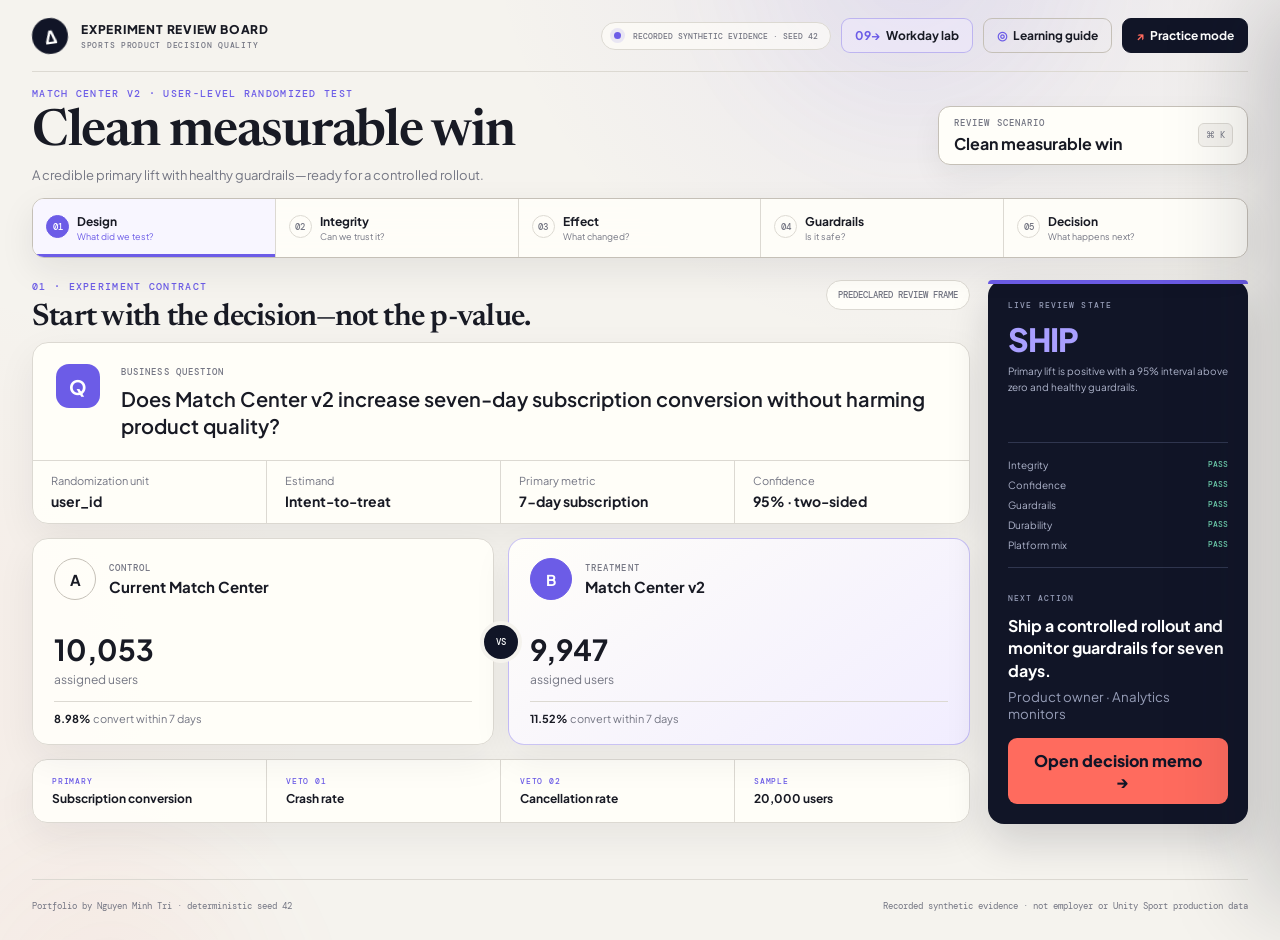
==== commit e8ab726d: "add analyst workday simulator" ====
--- a/public/index.html
+++ b/public/index.html
@@ -22,6 +22,9 @@
     </a>
     <div class="header-meta">
       <span class="evidence-pill"><i></i> Recorded synthetic evidence · seed 42</span>
+      <a class="header-action workday-link" href="workday.html">
+        <span aria-hidden="true">09→</span> Workday lab
+      </a>
       <button class="header-action" id="learning-open" type="button">
         <span aria-hidden="true">◎</span> Learning guide
       </button>
@@ -360,6 +363,7 @@
         <span>FINAL TEST · 90 SECONDS</span>
         <strong>Defend a HOLD decision when conversion is up.</strong>
         <p>Cover randomization, estimand, uncertainty, guardrail, owner, next action and limitation.</p>
+        <a href="workday.html">New to the role? Simulate one complete workday →</a>
       </div>
     </div>
   </div>
--- a/public/assets/styles.css
+++ b/public/assets/styles.css
@@ -1,4 +1,4 @@
-@import url("https://fonts.googleapis.com/css2?family=DM+Mono:wght@400;500&family=Instrument+Sans:wght@400;500;600;700&family=Syne:wght@600;700;800&display=swap");
+@import url("https://fonts.googleapis.com/css2?family=DM+Mono:wght@400;500&family=Newsreader:opsz,wght@6..72,500;6..72,600&family=Plus+Jakarta+Sans:wght@400;500;600;700;800&display=swap");
 
 :root {
   --navy: #111527;
@@ -19,9 +19,10 @@
   --red-soft: #fbeaea;
   --amber: #b8731a;
   --amber-soft: #fbf0dc;
-  --shadow: 0 20px 60px rgba(26, 25, 40, .08);
-  --display: "Syne", sans-serif;
-  --body: "Instrument Sans", sans-serif;
+  --shadow: 0 14px 38px rgba(26, 25, 40, .065);
+  --display: "Plus Jakarta Sans", sans-serif;
+  --editorial: "Newsreader", Georgia, serif;
+  --body: "Plus Jakarta Sans", sans-serif;
   --mono: "DM Mono", monospace;
 }
 
@@ -31,10 +32,9 @@
   margin: 0;
   min-width: 320px;
   background:
-    linear-gradient(rgba(17, 21, 39, .025) 1px, transparent 1px),
-    linear-gradient(90deg, rgba(17, 21, 39, .025) 1px, transparent 1px),
+    radial-gradient(circle at 74% -12%, rgba(108, 92, 231, .09), transparent 33%),
+    radial-gradient(circle at -8% 74%, rgba(255, 107, 94, .055), transparent 27%),
     var(--canvas);
-  background-size: 32px 32px;
   color: var(--ink);
   font-family: var(--body);
   overflow-x: hidden;
@@ -52,23 +52,23 @@
   width: 480px;
   height: 480px;
   border-radius: 50%;
-  filter: blur(10px);
+  filter: blur(28px);
   pointer-events: none;
 }
 .ambient-one {
   top: -280px;
   right: 10%;
-  background: radial-gradient(circle, rgba(108, 92, 231, .17), transparent 68%);
+  background: radial-gradient(circle, rgba(108, 92, 231, .08), transparent 68%);
 }
 .ambient-two {
   bottom: -340px;
   left: -130px;
-  background: radial-gradient(circle, rgba(255, 107, 94, .12), transparent 66%);
+  background: radial-gradient(circle, rgba(255, 107, 94, .06), transparent 66%);
 }
 
 .app-header {
-  width: min(1640px, calc(100% - 64px));
-  height: 88px;
+  width: min(1480px, calc(100% - 64px));
+  height: 72px;
   margin: 0 auto;
   display: flex;
   align-items: center;
@@ -83,37 +83,37 @@
   text-decoration: none;
 }
 .brand-symbol {
-  width: 43px;
-  height: 43px;
+  width: 36px;
+  height: 36px;
   display: grid;
   place-items: center;
   border-radius: 50%;
   background: var(--navy);
   color: white;
-  font: 700 22px var(--display);
+  font: 700 18px var(--display);
   transform: rotate(-8deg);
 }
 .brand strong {
   display: block;
-  font: 800 14px var(--display);
-  letter-spacing: .08em;
+  font: 800 12px var(--display);
+  letter-spacing: .065em;
 }
 .brand small {
   display: block;
   margin-top: 3px;
   color: var(--muted);
-  font: 500 10px var(--mono);
+  font: 500 8px var(--mono);
   letter-spacing: .09em;
   text-transform: uppercase;
 }
 .header-meta { display: flex; align-items: center; gap: 10px; }
 .evidence-pill {
-  padding: 10px 13px;
+  padding: 8px 12px;
   border: 1px solid var(--line);
   border-radius: 999px;
   background: rgba(255, 254, 249, .65);
   color: var(--muted);
-  font: 500 10px var(--mono);
+  font: 500 8px var(--mono);
   text-transform: uppercase;
 }
 .evidence-pill i {
@@ -126,28 +126,33 @@
   box-shadow: 0 0 0 4px rgba(108, 92, 231, .12);
 }
 .header-action {
-  padding: 11px 15px;
+  padding: 9px 13px;
+  display: inline-flex;
+  align-items: center;
   border: 1px solid var(--line-strong);
-  border-radius: 10px;
+  border-radius: 9px;
   background: transparent;
   color: var(--ink);
+  font-size: 12px;
   font-weight: 700;
+  text-decoration: none;
   cursor: pointer;
   transition: transform .18s ease, background .18s ease;
 }
 .header-action:hover { transform: translateY(-2px); background: var(--paper); }
 .header-action span { margin-right: 6px; color: var(--violet); }
+.workday-link { border-color: rgba(108, 92, 231, .36); background: rgba(238, 234, 253, .55); }
 .header-action.primary { border-color: var(--navy); background: var(--navy); color: white; }
 .header-action.primary span { color: var(--coral); }
 
 .command-bar {
-  width: min(1640px, calc(100% - 64px));
-  min-height: 180px;
+  width: min(1480px, calc(100% - 64px));
+  min-height: 126px;
   margin: 0 auto;
   display: flex;
   align-items: center;
   justify-content: space-between;
-  gap: 36px;
+  gap: 28px;
 }
 .overline {
   margin: 0 0 9px;
@@ -158,21 +163,21 @@
 }
 .command-copy h1 {
   margin: 0;
-  font: 800 clamp(32px, 4vw, 56px)/1 var(--display);
-  letter-spacing: -.045em;
+  font: 600 clamp(38px, 4vw, 54px)/.96 var(--editorial);
+  letter-spacing: -.025em;
 }
 .command-copy > p:last-child {
   max-width: 760px;
-  margin: 14px 0 0;
-  color: var(--muted);
-  font-size: 16px;
+  margin: 8px 0 0;
+  color: var(--muted);
+  font-size: 13px;
 }
 .scenario-command {
   position: relative;
-  min-width: 350px;
-  padding: 12px 48px 12px 16px;
+  min-width: 310px;
+  padding: 10px 44px 10px 15px;
   border: 1px solid var(--line-strong);
-  border-radius: 14px;
+  border-radius: 12px;
   background: var(--paper);
   box-shadow: 0 12px 30px rgba(24, 26, 36, .06);
 }
@@ -209,12 +214,12 @@
   position: sticky;
   top: 0;
   z-index: 10;
-  width: min(1640px, calc(100% - 64px));
-  margin: 0 auto 28px;
+  width: min(1480px, calc(100% - 64px));
+  margin: 0 auto 22px;
   display: grid;
   grid-template-columns: repeat(5, 1fr);
   border: 1px solid var(--line-strong);
-  border-radius: 16px;
+  border-radius: 12px;
   background: rgba(255, 254, 249, .91);
   box-shadow: 0 12px 35px rgba(22, 23, 34, .08);
   backdrop-filter: blur(16px);
@@ -222,8 +227,8 @@
 }
 .step {
   position: relative;
-  min-height: 76px;
-  padding: 13px 15px 13px 52px;
+  min-height: 58px;
+  padding: 10px 12px 10px 44px;
   border: 0;
   border-right: 1px solid var(--line);
   background: transparent;
@@ -244,30 +249,30 @@
 }
 .step > span {
   position: absolute;
-  top: 18px;
-  left: 15px;
-  width: 27px;
-  height: 27px;
+  top: 16px;
+  left: 13px;
+  width: 23px;
+  height: 23px;
   display: grid;
   place-items: center;
   border: 1px solid var(--line);
   border-radius: 50%;
   font: 500 9px var(--mono);
 }
-.step strong { display: block; color: var(--ink); font: 700 14px var(--display); }
-.step small { display: block; margin-top: 4px; font-size: 11px; }
+.step strong { display: block; color: var(--ink); font: 700 12px var(--display); }
+.step small { display: block; margin-top: 2px; font-size: 9px; }
 .step:hover { background: var(--violet-soft); }
 .step.active { color: var(--violet); background: #f8f6ff; }
 .step.active::after { transform: scaleX(1); }
 .step.active > span { border-color: var(--violet); background: var(--violet); color: white; }
 
 .board-layout {
-  width: min(1640px, calc(100% - 64px));
+  width: min(1480px, calc(100% - 64px));
   margin: 0 auto;
   display: grid;
-  grid-template-columns: minmax(0, 1fr) 290px;
+  grid-template-columns: minmax(0, 1fr) 260px;
   align-items: start;
-  gap: 24px;
+  gap: 18px;
 }
 .review-canvas { min-width: 0; }
 .review-stage { display: none; animation: stage-in .32s ease both; }
@@ -277,7 +282,7 @@
   to { opacity: 1; transform: translateY(0); }
 }
 .stage-heading {
-  min-height: 78px;
+  min-height: 62px;
   display: flex;
   align-items: flex-start;
   justify-content: space-between;
@@ -285,8 +290,8 @@
 }
 .stage-heading h2 {
   margin: 0;
-  font: 700 clamp(26px, 2.8vw, 40px)/1.08 var(--display);
-  letter-spacing: -.04em;
+  font: 600 clamp(27px, 2.4vw, 36px)/1.02 var(--editorial);
+  letter-spacing: -.025em;
 }
 .stage-note {
   padding: 8px 11px;
@@ -318,23 +323,23 @@
   background: rgba(255, 254, 249, .94);
   box-shadow: var(--shadow);
 }
-.brief-card { border-radius: 20px; overflow: hidden; }
+.brief-card { border-radius: 16px; overflow: hidden; }
 .brief-question {
   display: grid;
-  grid-template-columns: 62px 1fr;
-  gap: 20px;
-  padding: 28px;
+  grid-template-columns: 48px 1fr;
+  gap: 17px;
+  padding: 21px 23px;
   border-bottom: 1px solid var(--line);
 }
 .brief-index {
-  width: 54px;
-  height: 54px;
+  width: 44px;
+  height: 44px;
   display: grid;
   place-items: center;
-  border-radius: 16px;
+  border-radius: 13px;
   background: var(--violet);
   color: white;
-  font: 700 25px var(--display);
+  font: 700 20px var(--display);
 }
 .brief-question p, .card-heading p {
   margin: 2px 0 7px;
@@ -342,9 +347,9 @@
   font: 500 9px var(--mono);
   letter-spacing: .12em;
 }
-.brief-question h3 { max-width: 920px; margin: 0; font: 700 24px/1.3 var(--display); }
+.brief-question h3 { max-width: 920px; margin: 0; font: 600 20px/1.35 var(--display); }
 .contract-grid { display: grid; grid-template-columns: repeat(4, 1fr); }
-.contract-grid > div { padding: 18px 22px; border-right: 1px solid var(--line); }
+.contract-grid > div { padding: 13px 18px; border-right: 1px solid var(--line); }
 .contract-grid > div:last-child { border: 0; }
 .contract-grid span, .contract-grid strong { display: block; }
 .contract-grid span { color: var(--muted); font-size: 11px; }
@@ -354,10 +359,10 @@
   position: relative;
   display: grid;
   grid-template-columns: 1fr 1fr;
-  gap: 18px;
-  margin: 18px 0;
-}
-.variant { min-height: 218px; padding: 25px; border-radius: 20px; }
+  gap: 14px;
+  margin: 14px 0;
+}
+.variant { min-height: 160px; padding: 19px 21px; border-radius: 16px; }
 .variant.treatment { border-color: rgba(108, 92, 231, .36); background: linear-gradient(145deg, #fffef9, #f1edff); }
 .variant-top { display: flex; align-items: center; gap: 13px; }
 .variant-letter {
@@ -371,11 +376,11 @@
 }
 .treatment .variant-letter { border-color: var(--violet); background: var(--violet); color: white; }
 .variant-top p { margin: 0; color: var(--muted); font: 500 9px var(--mono); letter-spacing: .12em; }
-.variant-top h3 { margin: 4px 0 0; font: 700 18px var(--display); }
+.variant-top h3 { margin: 3px 0 0; font: 700 15px var(--display); }
 .variant-metric { margin-top: 31px; }
-.variant-metric strong { display: block; font: 700 38px var(--display); }
+.variant-metric strong { display: block; font: 700 29px var(--display); }
 .variant-metric span { color: var(--muted); font-size: 12px; }
-.variant-foot { margin-top: 19px; padding-top: 14px; border-top: 1px solid var(--line); color: var(--muted); font-size: 12px; }
+.variant-foot { margin-top: 13px; padding-top: 10px; border-top: 1px solid var(--line); color: var(--muted); font-size: 11px; }
 .variant-foot span { color: var(--ink); font-weight: 700; }
 .versus {
   position: absolute;
@@ -632,13 +637,13 @@
 
 .decision-rail {
   position: sticky;
-  top: 104px;
-  min-height: 515px;
-  padding: 24px;
-  border-radius: 20px;
+  top: 78px;
+  min-height: 424px;
+  padding: 20px;
+  border-radius: 16px;
   background: var(--navy);
   color: white;
-  box-shadow: 0 26px 60px rgba(17, 21, 39, .2);
+  box-shadow: 0 18px 42px rgba(17, 21, 39, .16);
   transition: background .25s ease, transform .25s ease;
 }
 .decision-rail::before {
@@ -646,18 +651,18 @@
   position: absolute;
   inset: 0 0 auto;
   height: 4px;
-  border-radius: 20px 20px 0 0;
+  border-radius: 16px 16px 0 0;
   background: var(--violet);
 }
 .decision-rail.hold::before, .decision-rail.wait::before { background: var(--coral); }
 .decision-rail.invalid::before { background: var(--red); }
 .rail-kicker { color: #969db7; font: 500 8px var(--mono); letter-spacing: .14em; }
-.rail-decision { margin: 19px 0 11px; color: #a99fff; font: 800 42px/1 var(--display); letter-spacing: -.04em; }
+.rail-decision { margin: 13px 0 9px; color: #a99fff; font: 800 32px/1 var(--display); letter-spacing: -.035em; }
 .decision-rail.hold .rail-decision, .decision-rail.wait .rail-decision { color: var(--coral); }
 .decision-rail.invalid .rail-decision { color: #ff8282; }
-.decision-rail > p { min-height: 76px; margin: 0; color: #aeb4cb; font-size: 12px; line-height: 1.55; }
-.rail-divider { height: 1px; margin: 21px 0; background: #30364f; }
-.rail-gates { display: grid; gap: 11px; }
+.decision-rail > p { min-height: 62px; margin: 0; color: #aeb4cb; font-size: 10px; line-height: 1.55; }
+.rail-divider { height: 1px; margin: 16px 0; background: #30364f; }
+.rail-gates { display: grid; gap: 8px; }
 .rail-gate { display: flex; justify-content: space-between; color: #aeb4cb; font-size: 10px; }
 .rail-gate b { color: #6fd0ae; font: 500 8px var(--mono); }
 .rail-gate b.fail { color: #ff8585; }
@@ -666,10 +671,10 @@
 .rail-next strong, .rail-next small { display: block; }
 .rail-next strong { margin: 10px 0 6px; line-height: 1.4; }
 .rail-next small { color: #969db7; }
-.decision-rail button { width: 100%; margin-top: 22px; }
+.decision-rail button { width: 100%; margin-top: 16px; }
 
 .page-footer {
-  width: min(1640px, calc(100% - 64px));
+  width: min(1480px, calc(100% - 64px));
   margin: 55px auto 0;
   padding: 20px 0 28px;
   display: flex;
@@ -812,6 +817,14 @@
 .final-test span { color: var(--coral); font: 500 8px var(--mono); }
 .final-test strong { display: block; margin: 8px 0; font: 700 19px var(--display); }
 .final-test p { margin: 0; color: #aeb4cb; font-size: 12px; }
+.final-test a {
+  display: inline-block;
+  margin-top: 16px;
+  color: white;
+  font-size: 11px;
+  font-weight: 700;
+  text-underline-offset: 3px;
+}
 .toast {
   position: fixed;
   right: 24px;
